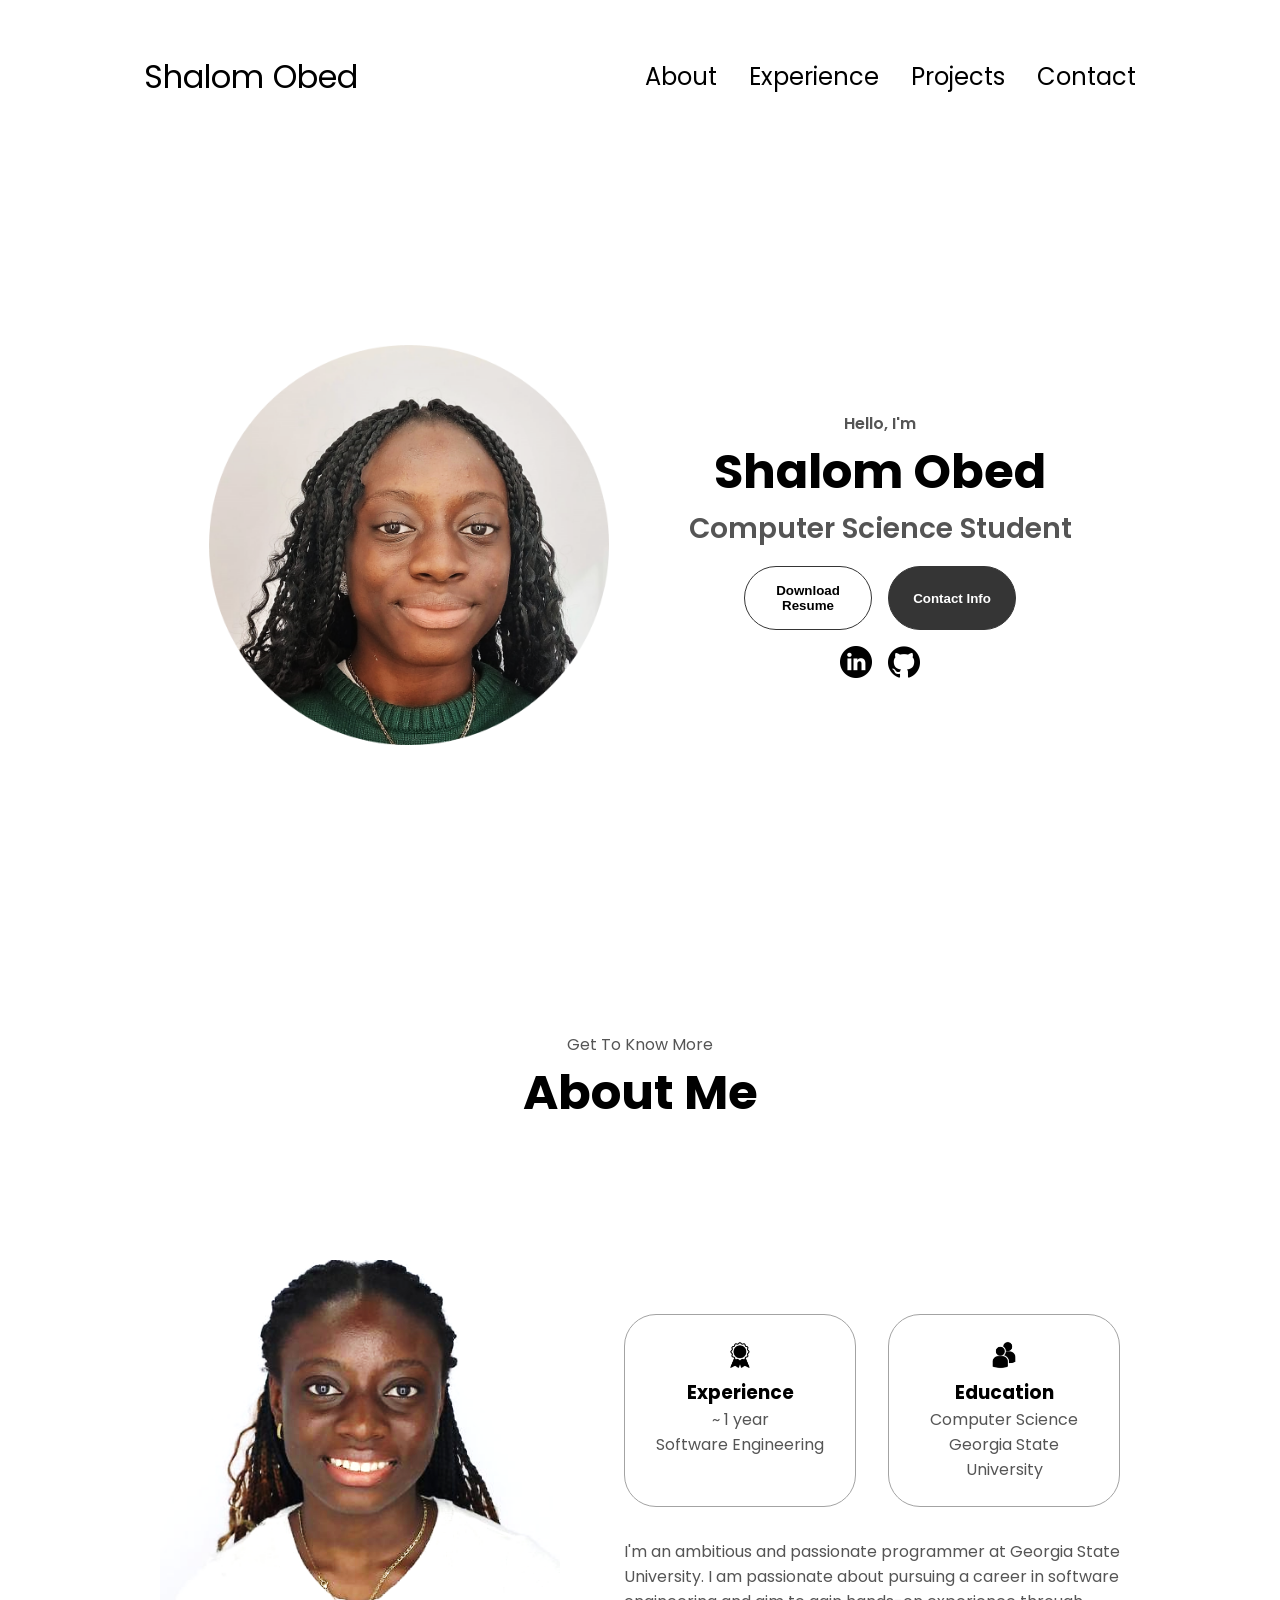
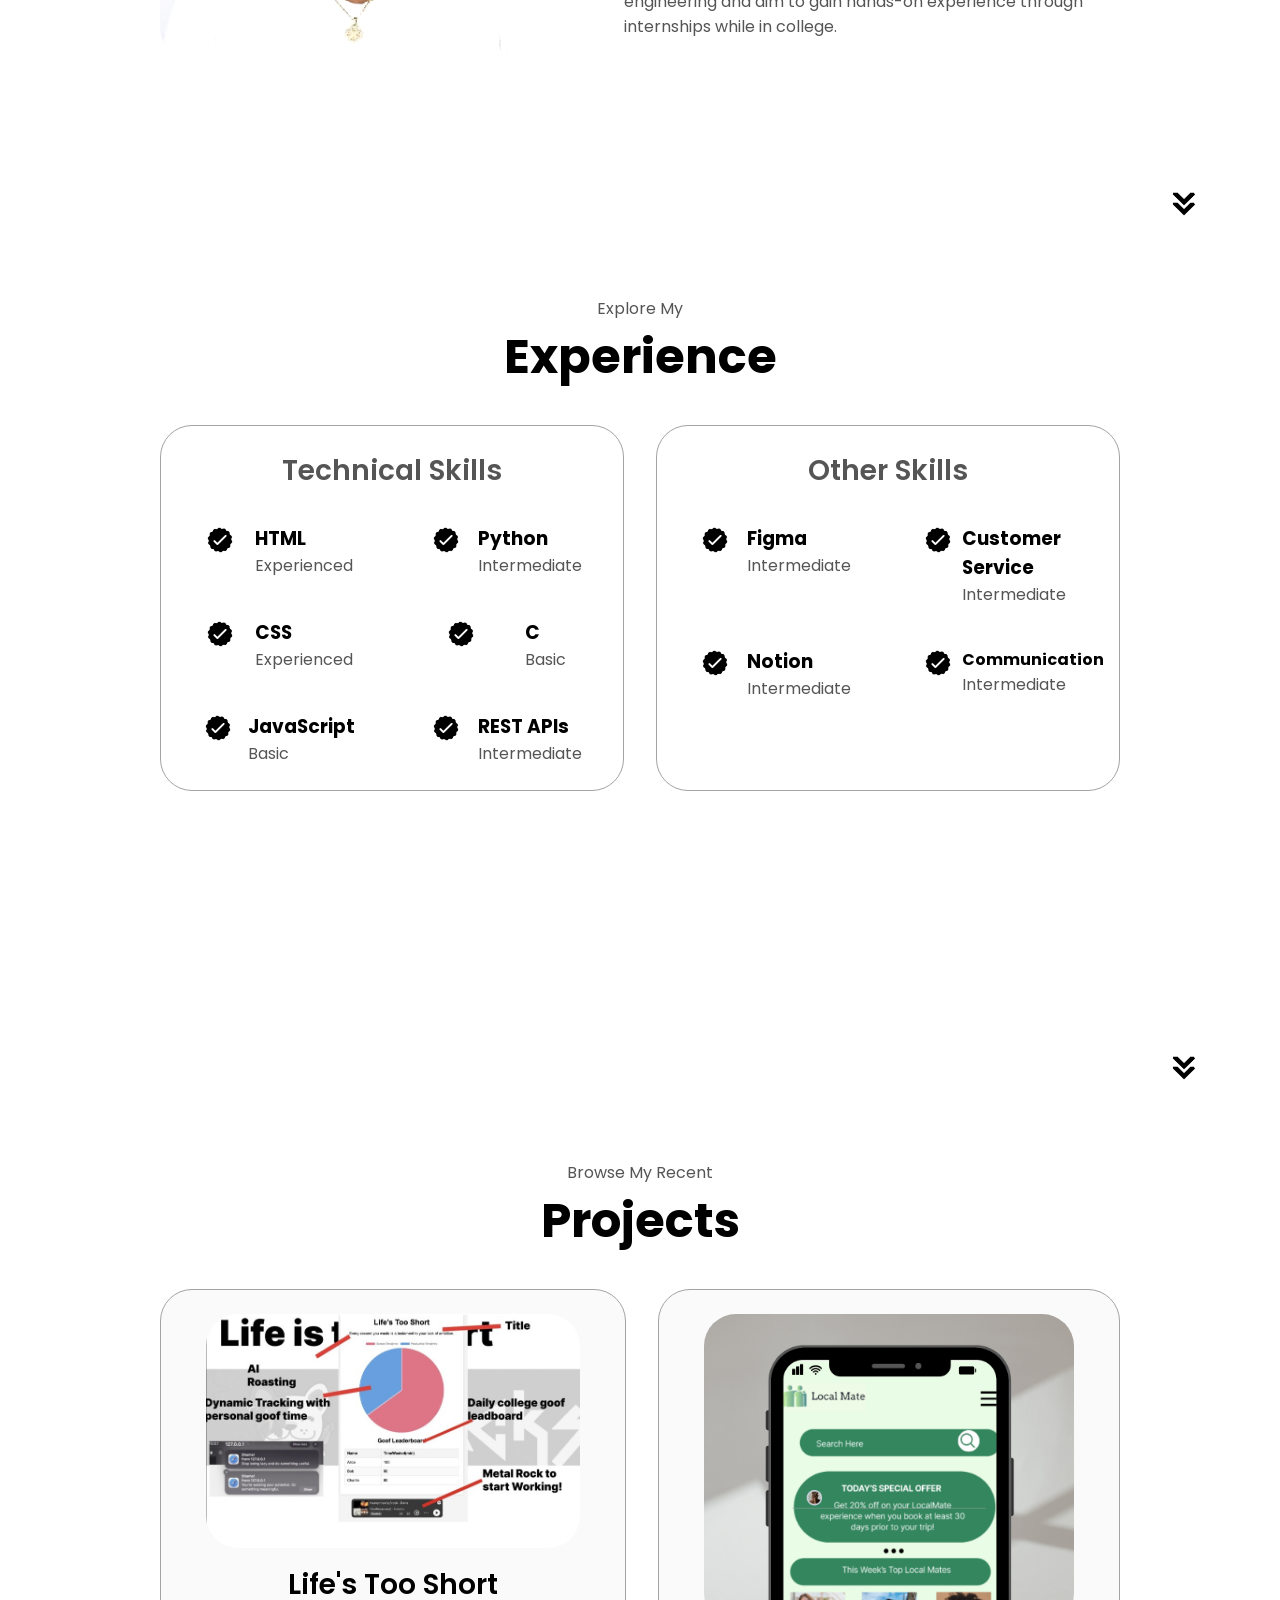
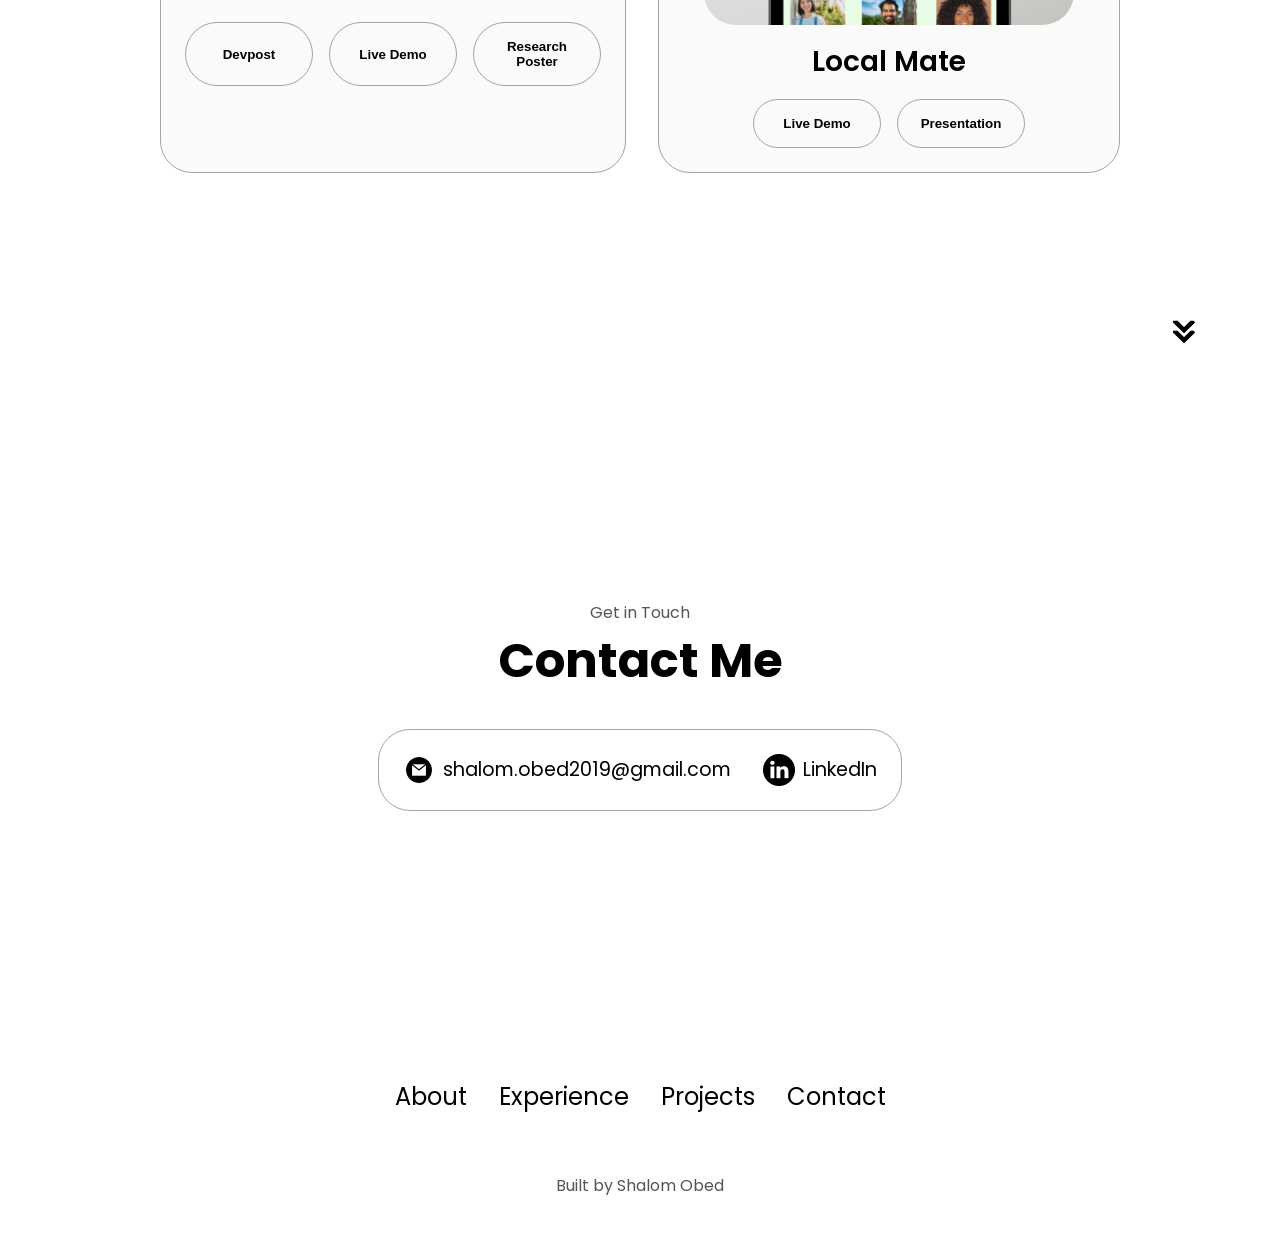
==== index.html @ cdb701a4 "changed resume, added C" ====
<!DOCTYPE html>
<html lang="en">

<head>
    <meta charset="UTF-8">
    <meta name="viewport" content="width=device-width, initial-scale=1.0">
    <title>Shalom Obed</title>
    <link rel="stylesheet" href="style.css">
    <link rel="stylesheet" href="mediaqueries.css">
</head>

<body>
    <nav id="desktop-nav">
        <div class="logo">Shalom Obed</div>
        <div>
            <ul class="nav-links">
                <li><a href="#about">About</a></li>
                <li><a href="#experience">Experience</a></li>
                <li><a href="#projects">Projects</a></li>
                <li><a href="#contact">Contact</a></li>
            </ul>
        </div>
    </nav>
    <nav id="hamburger-nav">
        <div class="logo">Shalom Obed</div>
        <div class="hamburger-menu">
            <div class="hamburger-icon" onclick="toggleMenu()">
                <span></span>
                <span></span>
                <span></span>
            </div>
            <div class="menu-links">
                <li><a href="#about" onclick="toggleMenu()">About</a></li>
                <li><a href="#experience" onclick="toggleMenu()">Experience</a></li>
                <li><a href="#projects" onclick="toggleMenu()">Projects</a></li>
                <li><a href="#contact" onclick="toggleMenu()">Contact</a></li>
            </div>
        </div>
    </nav>
    <section id="profile">
        <div class="section__pic-container">
            <img src="./assets/profile-pic.png" alt="Shalom Obed profile picture">
        </div>
        <div class="section__text">
            <p class="section__text__p1">Hello, I'm </p>
            <h1 class="title">Shalom Obed</h1>
            <p class="section__text__p2">Computer Science Student</p>
            <div class="btn-container">
                <button class="btn btn-color-2" onclick="window.open('./assets/shalom-resume2.pdf')">
                    Download Resume
                </button>
                <button class="btn btn-color-1" onclick="location.href='#contact'">
                    Contact Info
                </button>
            </div>
            <div id="socials-container">
                <img src="./assets/linkedin.png" alt="My LinkedIn Profile" class="icon"
                    onclick="window.open('https://www.linkedin.com/in/shalomobed/', '_blank')">

                <img src="./assets/github.png" alt="My Github Profile" class="icon"
                    onclick="window.open('https://github.com/shalomobed', '_blank')">
            </div>
        </div>
    </section>
    <section id="about">
        <p class="section__text__p1"> Get To Know More</p>
        <h1 class="title">About Me</h1>
        <div class="section-container">
            <div class="section__pic-container">
                <img src="assets/about-pic.png" alt="Profile picture" class="about-pic" />
            </div>
            <div class="about-details-container">
                <div class="about-containers">
                    <div class="details-container">
                        <img src="./assets/experience.png" alt="Experience icon" class="icon" />
                        <h3>Experience</h3>
                        <p>~ 1 year<br />Software Engineering</p>
                    </div>
                    <div class="details-container">
                        <img src="./assets/education.png" alt="Education icon" class="icon" />
                        <h3>Education</h3>
                        <p>Computer Science<br />Georgia State University </p>
                    </div>
                </div>
                <div class="text-container">
                    <p>
                        I'm an ambitious and passionate programmer at Georgia State University.
                        I am passionate about pursuing a career in software engineering and aim to gain hands-on
                        experience through internships while in college.

                    </p>
                </div>
            </div>
        </div>
        <img src="./assets/arrow.png" alt="Arrow icon" class="icon arrow" onclick="location.href='#experience'" />
    </section>
    <section id="experience">
        <p class="section__text__p1">Explore My</p>
        <h1 class="title">Experience</h1>
        <div class="experience-details-container">
            <div class="about-containers">
                <div class="details-container">
                    <h2 class="experience-sub-title">Technical Skills</h2>
                    <div class="article-container">
                        <article>
                            <img src="./assets/checkmark.png" alt="Experience icon" class="icon" />
                            <div>
                                <h3>HTML</h3>
                                <p>Experienced</p>
                            </div>
                        </article>
                        <article>
                            <img src="./assets/checkmark.png" alt="Experience icon" class="icon" />
                            <div>
                                <h3>Python</h3>
                                <p>Intermediate</p>
                            </div>
                        </article>
                        <article>
                            <img src="./assets/checkmark.png" alt="Experience icon" class="icon" />
                            <div>
                                <h3>CSS</h3>
                                <p>Experienced</p>
                            </div>
                        </article>
                        <article>
                            <img src="./assets/checkmark.png" alt="Experience icon" class="icon" />
                            <div>
                                <h3>C</h3>
                                <p>Basic </p>
                            </div>
                        </article>
                        <article>
                            <img src="./assets/checkmark.png" alt="Experience icon" class="icon" />
                            <div>
                                <h3>JavaScript</h3>
                                <p>Basic</p>
                            </div>
                        </article>
                        <article>
                            <img src="./assets/checkmark.png" alt="Experience icon" class="icon" />
                            <div>
                                <h3>REST APIs</h3>
                                <p>Intermediate</p>
                            </div>
                        </article>
                    </div>
                </div>
                <div class="details-container">
                    <h2 class="experience-sub-title">Other Skills</h2>
                    <div class="article-container">
                        <article>
                            <img src="./assets/checkmark.png" alt="Experience icon" class="icon" />
                            <div>
                                <h3>Figma</h3>
                                <p>Intermediate</p>
                            </div>
                        </article>
                        <article>
                            <img src="./assets/checkmark.png" alt="Experience icon" class="icon" />
                            <div>
                                <h3>Customer Service</h3>
                                <p>Intermediate</p>
                            </div>
                        </article>
                        <article>
                            <img src="./assets/checkmark.png" alt="Experience icon" class="icon" />
                            <div>
                                <h3>Notion</h3>
                                <p>Intermediate</p>
                            </div>
                        </article>
                        <article>
                            <img src="./assets/checkmark.png" alt="Experience icon" class="icon" />
                            <div>
                                <h3 style="font-size: 1rem;">Communication</h3>
                                <p>Intermediate</p>
                            </div>
                        </article>
                    </div>
                </div>
            </div>
        </div>
        <img src="./assets/arrow.png" alt="Arrow icon" class="icon arrow" onclick="location.href='#projects'" />
    </section>
    <section id="projects">
        <p class="section__text__p1">Browse My Recent</p>
        <h1 class="title">Projects</h1>
        <div class="experience-details-container">
            <div class="about-containers">
                <div class="details-container color-container">
                    <div class="article-container">
                        <img src="./assets/project-1.jpg" alt="Project 1" class="project-img" />
                    </div>
                    <h2 class="experience-sub-title project-title">Life's Too Short</h2>
                    <div class="btn-container">
                        <button class="btn btn-color-2 project-btn"
                            onclick="window.open('https://devpost.com/software/life-s-too-short', '_blank')">
                            Devpost
                        </button>
                        <button class="btn btn-color-2 project-btn"
                            onclick="window.open('https://www.youtube.com/watch?v=yyxvk7hUOEQ', '_blank')">
                            Live Demo
                        </button>
                        <button class="btn btn-color-2 project-btn"
                            onclick="window.open('https://docs.google.com/presentation/d/1LLg1lPMd5Wt2uLilc0vBEzm_o70EBuTM/edit?usp=sharing&ouid=104308467754755762632&rtpof=true&sd=true', '_blank')">
                            Research Poster
                        </button>
                    </div>
                </div>
                <div class="details-container color-container">
                    <div class="article-container">
                        <img src="./assets/project-2.png" alt="Project 2" class="project-img" />
                    </div>
                    <h2 class="experience-sub-title project-title">Local Mate</h2>
                    <div class="btn-container">
                        <button class="btn btn-color-2 project-btn"
                            onclick="window.open('https://www.figma.com/proto/EW1bhNSyyLuqIS9WvMlEsq?node-id=0-1&t=G3909KInux1jw0jK-6', '_blank')">
                            Live Demo
                        </button>
                        <button class="btn btn-color-2 project-btn"
                            onclick="window.open('https://www.canva.com/design/DAGYiN6sVh0/s9qBooP5pbrunA0cJhR-Bg/view?utm_content=DAGYiN6sVh0&utm_campaign=designshare&utm_medium=link2&utm_source=uniquelinks&utlId=hb001417887ed', '_blank')">
                            Presentation
                        </button>
                    </div>
                </div>
                <!--
                <div class="details-container color-container">
                    <div class="article-container">
                        <img src="./assets/project-3.png" alt="Project 3" class="project-img" />
                    </div>
                    <h2 class="experience-sub-title project-title">Project Three</h2>
                    <div class="btn-container">
                        <button class="btn btn-color-2 project-btn"
                            onclick="location.href='https://github.com/shalomobed'">
                            Github
                        </button>
                        <button class="btn btn-color-2 project-btn"
                            onclick="location.href='https://github.com/shalomobed'">
                            Live Demo
                        </button>
                    </div>
                -->
            </div>
        </div>
        </div>
        <img src="./assets/arrow.png" alt="Arrow icon" class="icon arrow" onclick="location.href='#contact'" />
    </section>
    <section id="contact">
        <p class="section__text__p1">Get in Touch</p>
        <h1 class="title">Contact Me</h1>
        <div class="contact-info-upper-container">
            <div class="contact-info-container">
                <img src="./assets/email.png" alt="Email icon" class="icon contact-icon" />
                <p><a href="mailto:shalom.obed2019@gmail.com">shalom.obed2019@gmail.com</a>
                </p>
            </div>
            <div class="contact-info-container">
                <img src="./assets/linkedin.png" alt="LinkedIn icon" class="icon contact-icon" />
                <p><a href="http://linkedin.com/in/shalomobed" target="_blank">LinkedIn</a>
                </p>
            </div>
        </div>
    </section>
    <footer>
        <nav>
            <div class="nav-links-container">
                <ul class="nav-links">
                    <li><a href="#about">About</a></li>
                    <li><a href="#experience">Experience</a></li>
                    <li><a href="#projects">Projects</a></li>
                    <li><a href="#contact">Contact</a></li>
                </ul>
            </div>
        </nav>
        <p>Built by Shalom Obed</p>
    </footer>
    <script src="script.js"></script>
</body>

</html>
---- style.css ----
/* GENERAL */
@import url('https://fonts.googleapis.com/css2?family=Poppins:ital,wght@0,100;0,200;0,700;0,800;0,900;1,100;1,200;1,300;1,400;1,500;1,600;1,700;1,800;1,900&display=swap');

* {
    margin: 0;
    padding: 0;
}

body {
    font-family: "Poppins", sans-serif;
}

html {
    scroll-behavior: smooth;
}

p {
    color: rgb(85, 85, 85);

}

/* TRANSITION */

a,
.btn {
    transition: all 300ms ease;
}

/* DESKTOP NAV */

nav,
.nav-links {
    display: flex;
}

nav {
    justify-content: space-around;
    align-items: center;
    height: 17vh;
}

.nav-links {
    gap: 2rem;
    list-style: none;
    font-size: 1.5rem;
}

a {
    color: black;
    text-decoration: none;
    text-decoration-color: white;
}

a:hover {
    color: grey;
    text-decoration: underline;
    text-underline-offset: 1rem;
    text-decoration-color: rgb(181, 181, 181);
}

.logo {
    font-size: 2rem;
}

.logo:hover {
    cursor: default;
}

/* HAMBURGER MENU */

#hamburger-nav {
    display: none;
}

.hamburger-menu {
    position: relative;
    display: inline-block;
}

.hamburger-icon {
    display: flex;
    flex-direction: column;
    justify-content: space-between;
    height: 24px;
    width: 30px;
    cursor: pointer;
}

.hamburger-icon span {
    width: 100%;
    height: 2px;
    background-color: black;
    transition: all 0.3 ease-in-out;
}

.menu-links {
    position: absolute;
    top: 100%;
    right: 0;
    background-color: white;
    width: fit-content;
    max-height: 0;
    overflow: hidden;
    transition: all 0.3 ease-in-out;

}

.menu-links a {
    display: block;
    padding: 10px;
    text-align: center;
    font-size: 1.5rem;
    color: black;
    text-decoration: none;
    transition: all 0.3 ease-in-out;
}

.menu-links li {
    list-style: none;
}

.menu-links.open {
    max-height: 300px;
}

.hamburger-icon.open span:first-child {
    transform: rotate(45deg) translate(10px, 5px);
}

.hamburger-icon.open span:nth-child(2) {
    opacity: 0;
}

.hamburger-icon.open span:last-child {
    transform: rotate(-45deg) translate(10px, -5px);
}

.hamburger-icon span:first-child {
    transform: none;
}

.hamburger-icon span:first-child {
    opacity: 1;
}

.hamburger-icon span:first-child {
    transform: none;
}

/* SECTIONS */

section {
    padding-top: 4vh;
    height: 96vh;
    margin: 0 10rem;
    box-sizing: border-box;
    min-height: fit-content;
}

.section-container {
    display: flex;
}

/* PROFILE SECTION */

#profile {
    display: flex;
    justify-content: center;
    gap: 5rem;
    height: 80vh;
}

.section__pic-container {
    display: flex;
    height: 400px;
    width: 400px;
    margin: auto 0;
}

.section__text {
    align-self: center;
    text-align: center;
}

.section__text p {
    font-weight: 600;
}

.section__text__p1 {
    text-align: center;
}

.section__text__p2 {
    font-size: 1.75rem;
    margin-bottom: 1rem;
}

.title {
    font-size: 3rem;
    text-align: center;
}

#socials-container {
    display: flex;
    justify-content: center;
    margin-top: 1rem;
    gap: 1rem;
}

/* ICONS */

.icon {
    cursor: pointer;
    height: 2rem;
}

/* BUTTONS */

.btn-container {
    display: flex;
    justify-content: center;
    gap: 1rem;
}

.btn {
    font-weight: 600;
    transition: all 300ms ease;
    padding: 1rem;
    width: 8rem;
    border-radius: 2rem;
}

.btn-color-1,
.btn-color-2 {
    border: rgb(53, 53, 53) 0.1rem solid;
}

.btn-color-1:hover,
.btn-color-2:hover {
    cursor: pointer;
}

.btn-color-1,
.btn-color-2:hover {
    background: rgb(53, 53, 53);
    color: white;
}

.btn-color-1:hover {
    background: rgb(0, 0, 0);
}

.btn-color-2 {
    background: none;
}

.btn-color-2:hover {
    border: rgb(255, 255, 255) 0.1rem solid;
}

.btn-container {
    gap: 1rem;
}

/* ABOUT SECTION */

#about {
    position: relative;
}

.about-containers {
    gap: 2rem;
    margin-bottom: 2rem;
    margin-top: 2rem;
}

.about-details-container {
    justify-content: center;
    flex-direction: column;
}

.about-containers,
.about-details-container {
    display: flex;
}

.about-pic {
    border-radius: 2rem;
}

.arrow {
    position: absolute;
    right: -5rem;
    bottom: 2.5rem;
}

.details-container {
    padding: 1.5rem;
    flex: 1;
    background: white;
    border-radius: 2rem;
    border: rgb(53, 53, 53) 0.1rem solid;
    border-color: rgb(163, 163, 163);
    text-align: center;
}

.section-container {
    gap: 4rem;
    height: 80%;
}

.section__pic-container {
    height: 400px;
    width: 400px;
    margin: auto 0;
}

/* EXPERIENCE SECTON */

#experience {
    position: relative;
}

.experience-sub-title {
    color: rgb(85, 85, 85);
    font-weight: 600;
    font-size: 1.75rem;
    margin-bottom: 2rem;
}

.experience-details-container {
    display: flex;
    justify-content: center;
    flex-direction: column;
}

.article-container {
    display: flex;
    text-align: initial;
    flex-wrap: wrap;
    flex-direction: row;
    gap: 2.5rem;
    justify-content: space-around;
}

article {
    display: flex;
    width: 10rem;
    justify-content: space-around;
    gap: 0.5rem;
}

article .icon {
    cursor: default;
}

/* PROJECTS SECTION */

#projects {
    position: relative;
}

.color-container {
    border-color: rgb(163, 163, 163);
    background: rgb(250, 250, 250);
}

.project-img {
    border-radius: 2rem;
    width: 90%;
    height: 90%;
}

.project-title {
    margin: 1rem;
    color: black;
}

.project-btn {
    color: black;
    border-color: rgb(163, 163, 163);
}

/* CONTACT */

#contact {
    display: flex;
    justify-content: center;
    flex-direction: column;
    height: 70vh;
}

.contact-info-upper-container {
    display: flex;
    justify-content: center;
    border-radius: 2rem;
    border: rgb(53, 53, 53) 0.1rem solid;
    border-color: rgb(163, 163, 163);
    background: (250, 250, 250);
    margin: 2rem auto;
    padding: 0.5rem;
}

.contact-info-container {
    display: flex;
    align-items: center;
    justify-content: center;
    gap: 0.5rem;
    margin: 1rem;
}

.contact-info-container p{
    font-size: larger;
}

.contact-icon {
    cursor: default;
}

.email-icon {
    height: 2.5rem;
}

/* FOOTER SECTION */

footer {
    height: 26vh;
    margin: 0.1rem;
}

footer p {
    text-align: center;
}
---- mediaqueries.css ----
@media screen and (max-width: 1400px) {
    #profile {
        height: 83vh;
        margin-bottom: 6rem;
    }
    .about-containers {
        flex-wrap: wrap;
    }
}

@media screen and (max-width: 1200px) {
    #desktop-nav {
        display: none;
    }
    #hamburger-nav {
        display: flex;
    }
    #experience,
    .experience-details-container {
        margin-top: 2rem;
    }
    #profile,
    .section-container {
        display: block;
    }
    .arrow {
        display: none;
    }
    section,
    .section-container {
        height: fit-content;
    }
    section {
        margin: 0 5%;
    }
    .section__pic-container {
        width: 275px;
        height: 275px;
        margin: 0 auto 2rem;
    }
    .about-containers {
        margin-top: 0;
    }

    @media screen and (max-width: 600px) {
        #contact,
        footer {
            height: 40vh;
        }
        #profile {
            height: 83vh;
            margin-bottom: 0;
        }
        article {
            font-size: 1rem;
        }
        footer nav {
            height: fit-content;
            margin-bottom: 2rem;
        }
        .about-containers,
        .contact-info-upper-container,
        .btn-container {
            flex-wrap: wrap;
        }
        .contact-info-container {
            margin: 0;
        }
        .contact-info-container p,
        .nav-links li a {
            font-size: 1rem;
        }
        .experience-sub-title {
            font-size: 1.25rem;
        }
        .logo {
            font-size: 1.5rem;
        }
        .nav-links {
            flex-direction: column;
            gap: 0.5rem;
            text-align: center;
        }
        .section__pic-container {
            width: auto;
            height: 46vw;
            justify-content: center;
        }
        .section__text__p2 {
            font-size: 1.25rem;
        }
        .title {
            font-size: 2rem;
        }
        .text-container {
            text-align: justify;
        }
    }
}
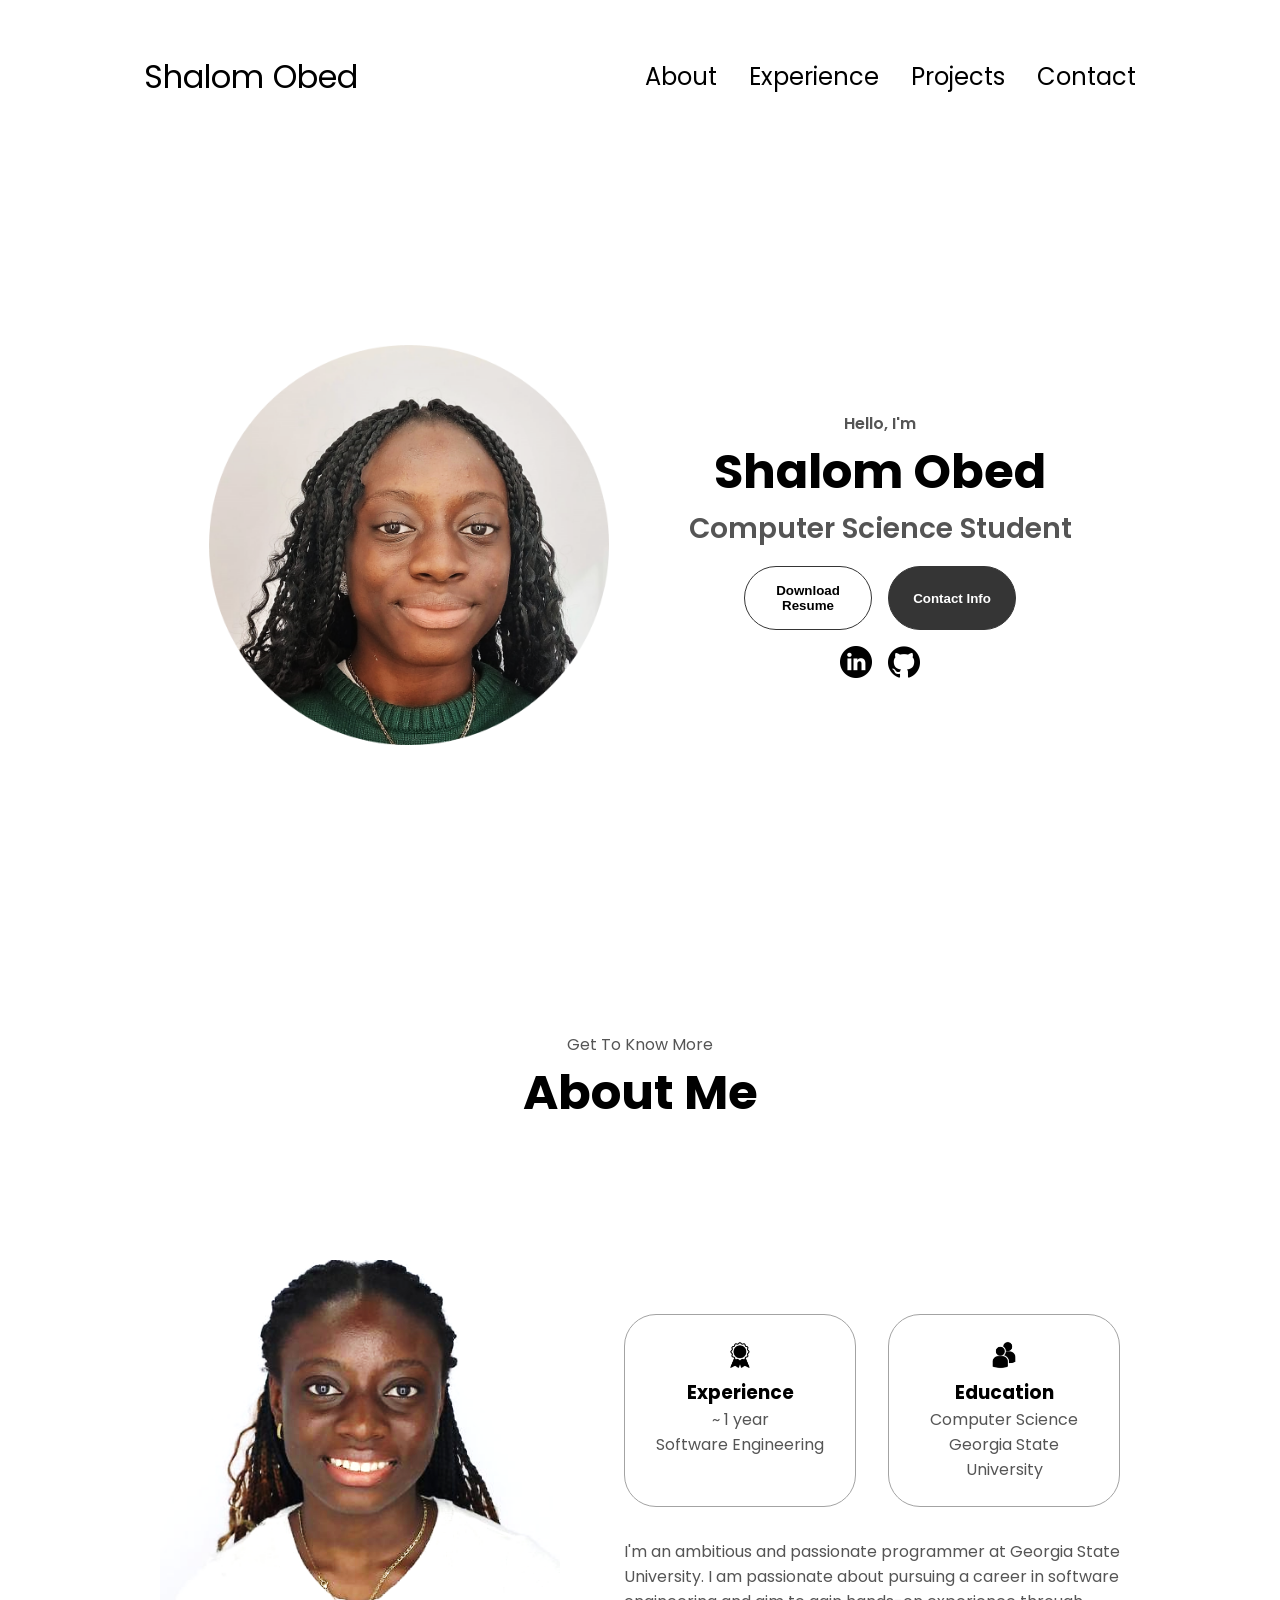
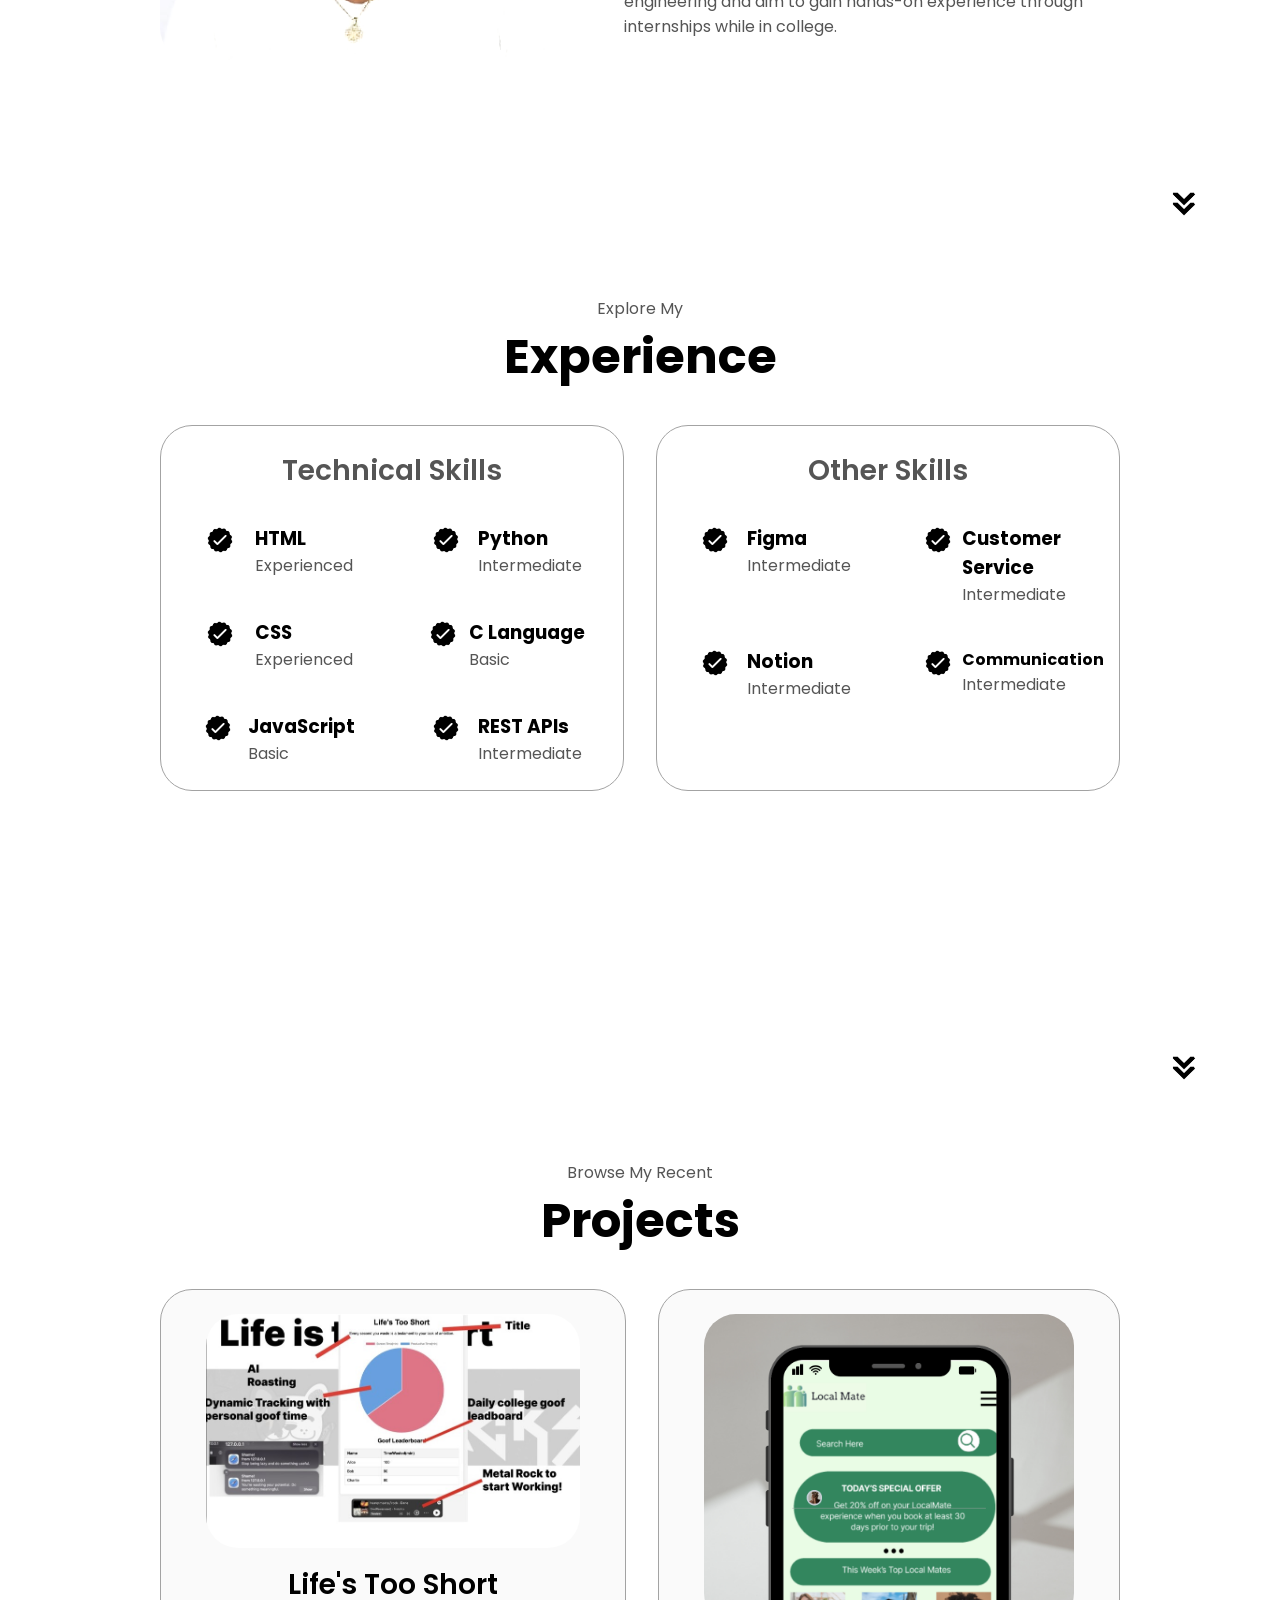
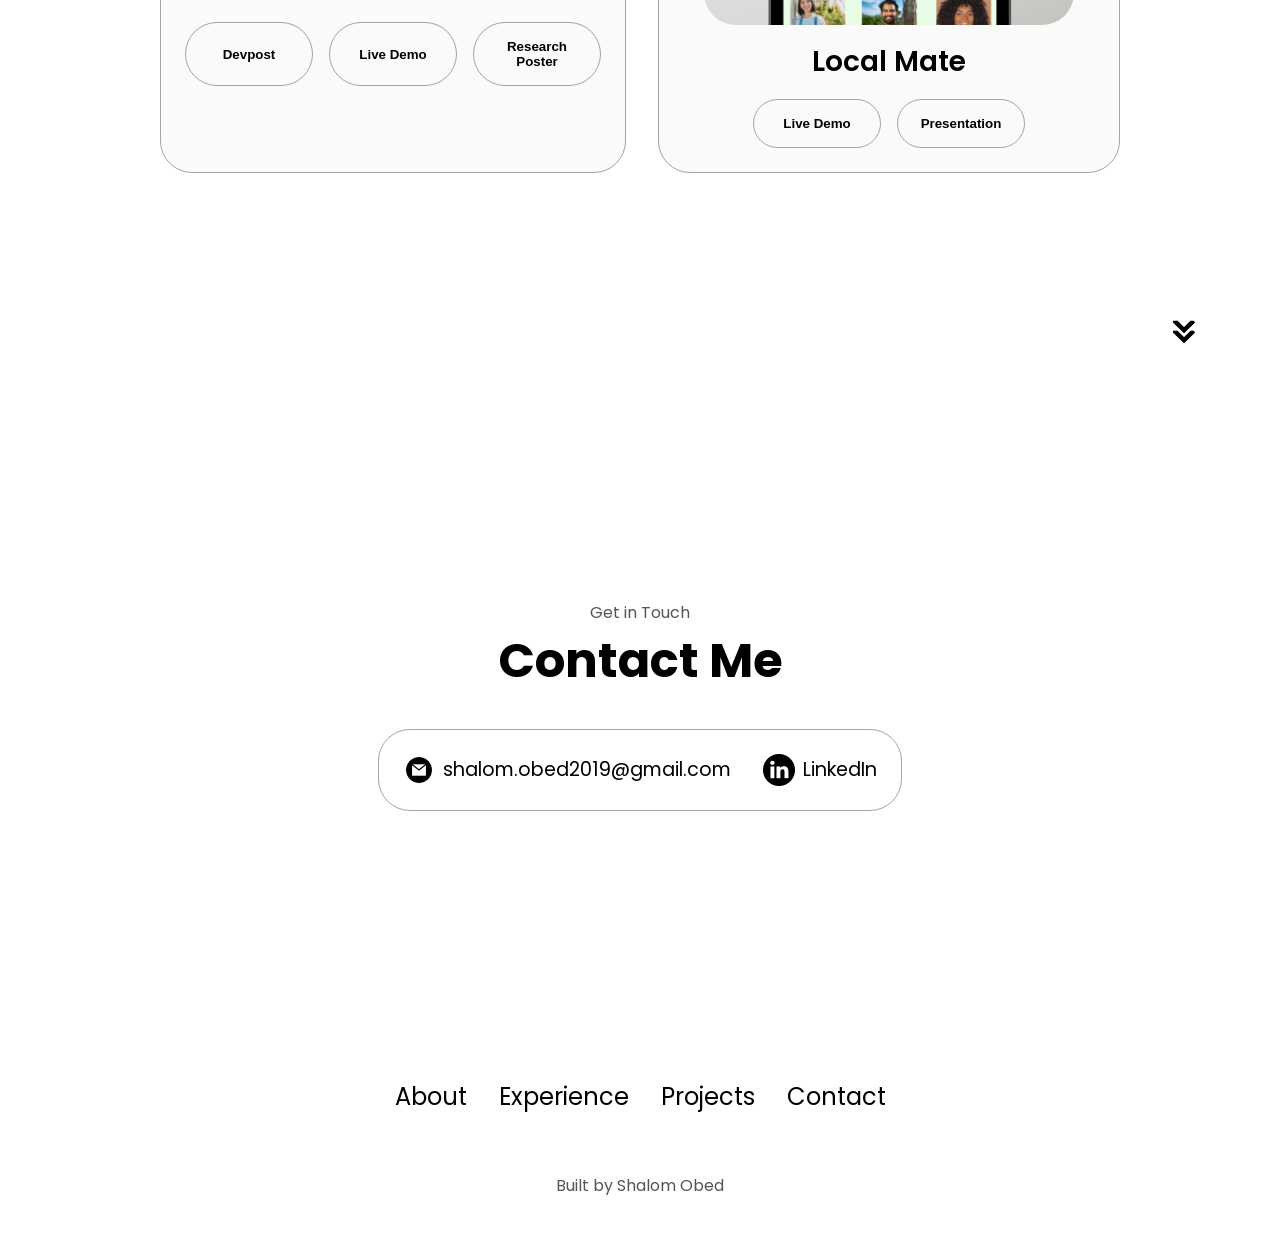
==== commit 6d24cacd: "Update index.html" ====
--- a/index.html
+++ b/index.html
@@ -126,8 +126,8 @@
                         <article>
                             <img src="./assets/checkmark.png" alt="Experience icon" class="icon" />
                             <div>
-                                <h3>C</h3>
-                                <p>Basic </p>
+                                <h3>C Language</h3>
+                                <p>Basic</p>
                             </div>
                         </article>
                         <article>
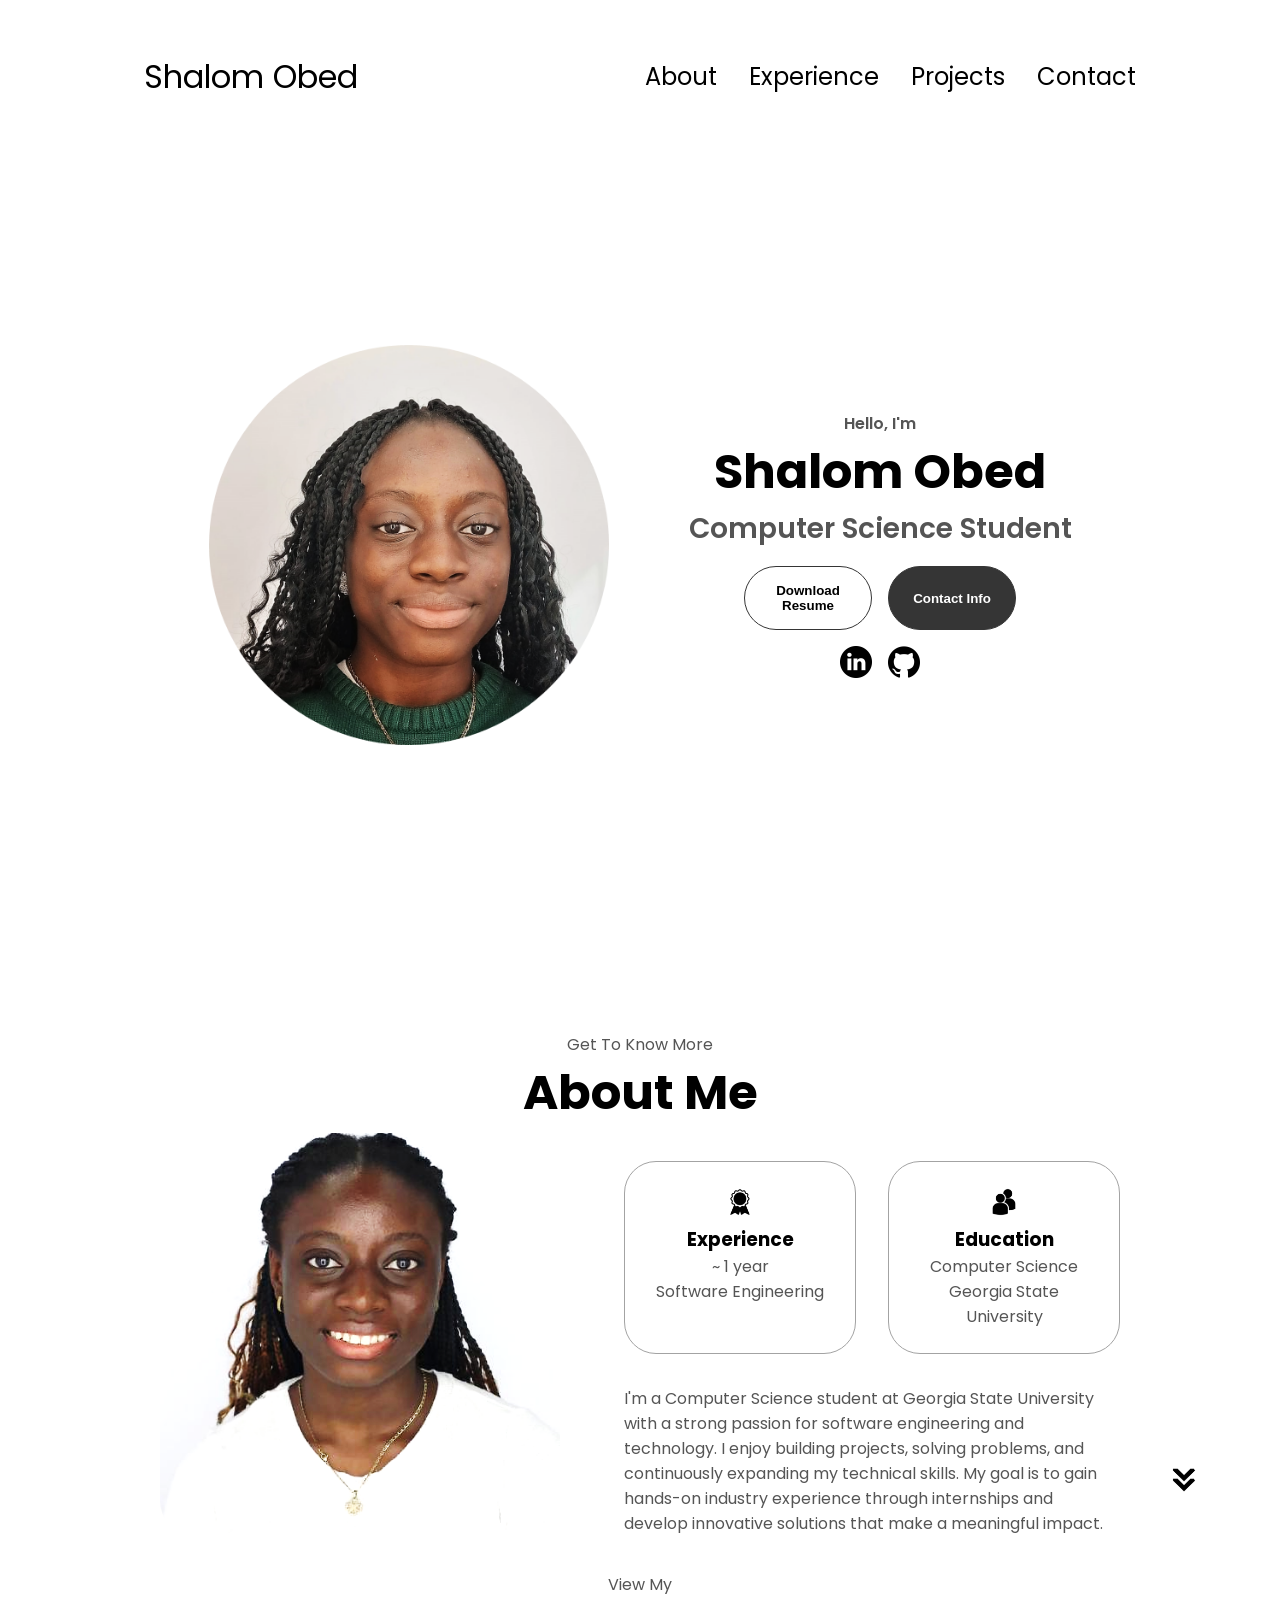
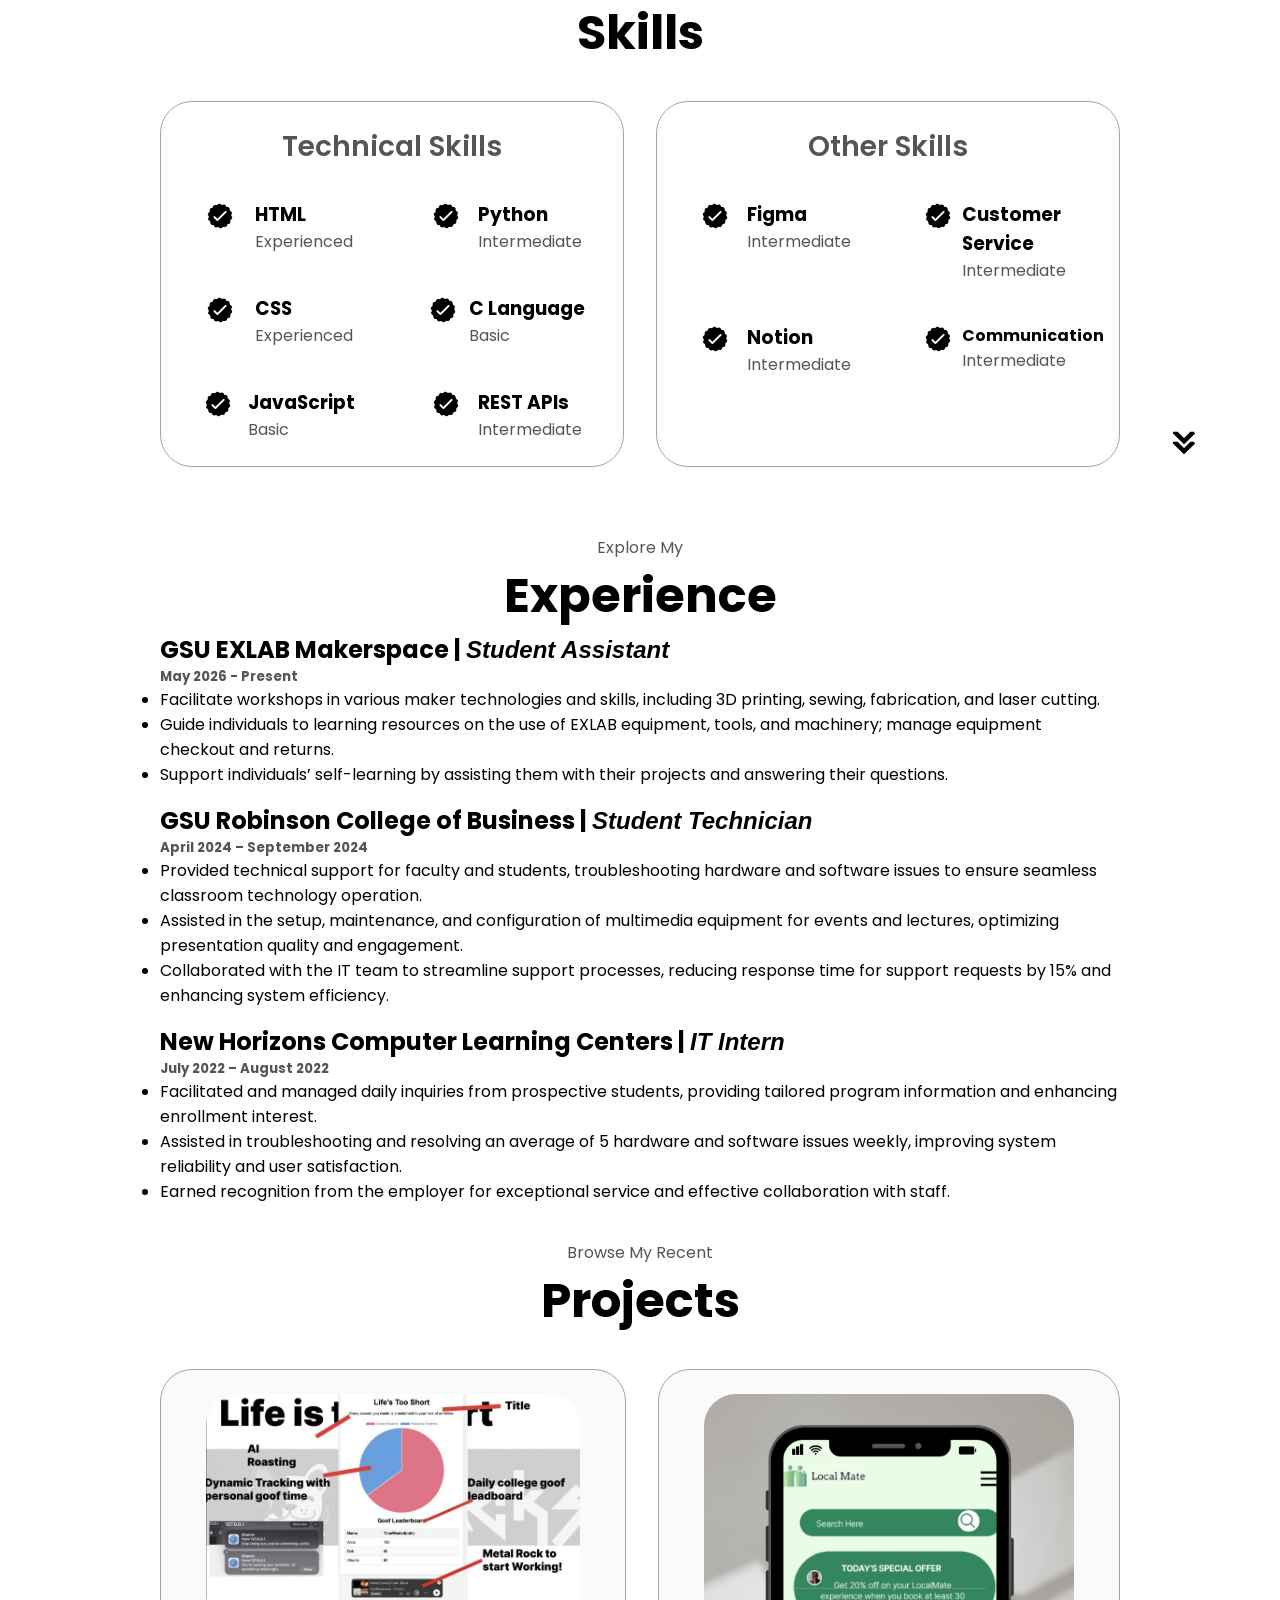
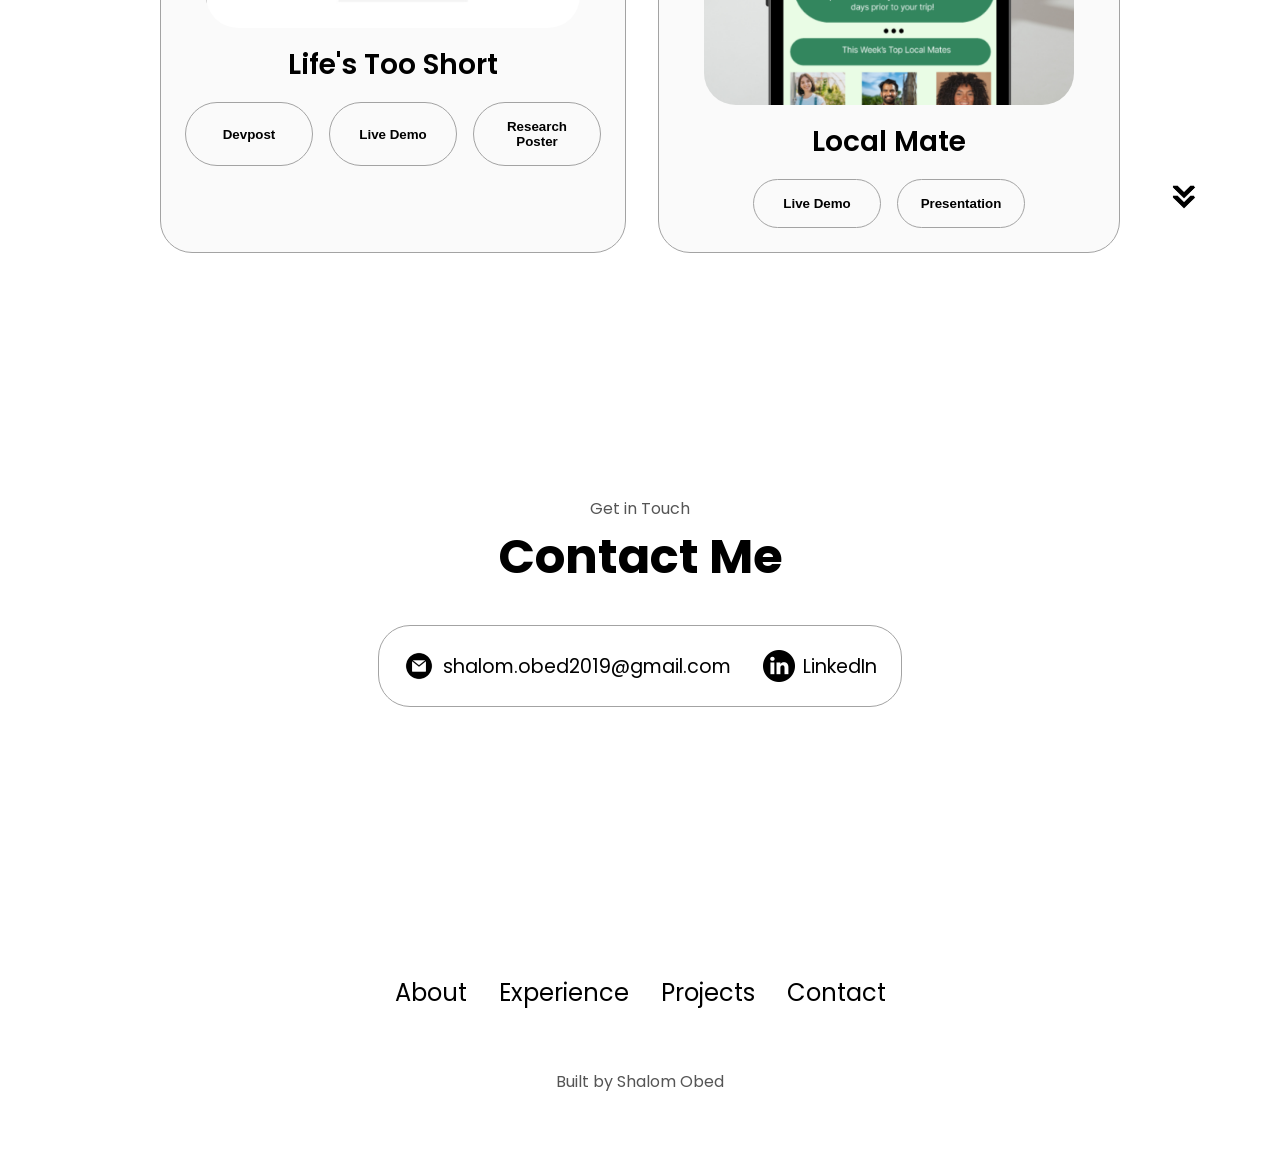
==== commit a896f2cf: "added Experience section" ====
--- a/index.html
+++ b/index.html
@@ -5,6 +5,7 @@
     <meta charset="UTF-8">
     <meta name="viewport" content="width=device-width, initial-scale=1.0">
     <title>Shalom Obed</title>
+    <link rel="icon" href="assets/about-pic.png" type="image/png">
     <link rel="stylesheet" href="style.css">
     <link rel="stylesheet" href="mediaqueries.css">
 </head>
@@ -46,7 +47,7 @@
             <h1 class="title">Shalom Obed</h1>
             <p class="section__text__p2">Computer Science Student</p>
             <div class="btn-container">
-                <button class="btn btn-color-2" onclick="window.open('./assets/shalom-resume2.pdf')">
+                <button class="btn btn-color-2" onclick="window.open('./assets/shalom-resume3.pdf')">
                     Download Resume
                 </button>
                 <button class="btn btn-color-1" onclick="location.href='#contact'">
@@ -84,10 +85,11 @@
                 </div>
                 <div class="text-container">
                     <p>
-                        I'm an ambitious and passionate programmer at Georgia State University.
-                        I am passionate about pursuing a career in software engineering and aim to gain hands-on
-                        experience through internships while in college.
-
+                        I'm a Computer Science student at Georgia State University with a strong passion for software
+                        engineering and technology.
+                        I enjoy building projects, solving problems, and continuously expanding my technical skills.
+                        My goal is to gain hands-on industry experience through internships and develop innovative
+                        solutions that make a meaningful impact.
                     </p>
                 </div>
             </div>
@@ -95,8 +97,8 @@
         <img src="./assets/arrow.png" alt="Arrow icon" class="icon arrow" onclick="location.href='#experience'" />
     </section>
     <section id="experience">
-        <p class="section__text__p1">Explore My</p>
-        <h1 class="title">Experience</h1>
+        <p class="section__text__p1">View My</p>
+        <h1 class="title">Skills</h1>
         <div class="experience-details-container">
             <div class="about-containers">
                 <div class="details-container">
@@ -183,48 +185,95 @@
         </div>
         <img src="./assets/arrow.png" alt="Arrow icon" class="icon arrow" onclick="location.href='#projects'" />
     </section>
+    <section id="work-experience">
+        <p class="section__text__p1">Explore My</p>
+        <h1 class="title">Experience</h1>
+        <div class="section-container">
+            <div class="text-container">
+                <div class="job">
+                    <h2>GSU EXLAB Makerspace | <i>Student Assistant</i></h2>
+                    <h5 style="color:#555555">May 2026 - Present </h5>
+                    <ul>
+                        <li>Facilitate workshops in various maker technologies and skills, including 3D printing,
+                            sewing, fabrication, and laser cutting. </li>
+                        <li>Guide individuals to learning resources on the use of EXLAB equipment, tools, and machinery;
+                            manage equipment checkout and returns. </li>
+                        <li>Support individuals’ self-learning by assisting them with their projects and answering their
+                            questions.</li>
+                    </ul>
+                </div>
+
+                <div class="job" style="margin-top: 1rem;">
+                    <h2>GSU Robinson College of Business | <i>Student Technician</i></h2>
+                    <h5 style="color:#555555">April 2024 – September 2024</h5>
+                    <ul>
+                        <li>Provided technical support for faculty and students, troubleshooting hardware and software
+                            issues to ensure seamless classroom technology operation. </li>
+                        <li>Assisted in the setup, maintenance, and configuration of multimedia equipment for events and
+                            lectures, optimizing presentation quality and engagement. </li>
+                        <li>Collaborated with the IT team to streamline support processes, reducing response time for
+                            support requests by 15% and enhancing system efficiency. </li>
+                    </ul>
+                </div>
+
+                <div class="job" style="margin-top: 1rem;">
+                    <h2>New Horizons Computer Learning Centers | <i>IT Intern</i></h2>
+                    <h5 style="color:#555555">July 2022 – August 2022 </h5>
+                    <ul>
+                        <li>Facilitated and managed daily inquiries from prospective students, providing tailored
+                            program information and enhancing enrollment interest. </li>
+                        <li>Assisted in troubleshooting and resolving an average of 5 hardware and software issues
+                            weekly, improving system reliability and user satisfaction. </li>
+                        <li>Earned recognition from the employer for exceptional service and effective collaboration
+                            with staff. </li>
+                    </ul>
+                </div>
+
+            </div>
+        </div>
+        <img src="./assets/arrow.png" alt="Arrow icon" class="icon arrow" onclick="location.href='#experience'" />
+    </section>
     <section id="projects">
         <p class="section__text__p1">Browse My Recent</p>
         <h1 class="title">Projects</h1>
-        <div class="experience-details-container">
-            <div class="about-containers">
-                <div class="details-container color-container">
-                    <div class="article-container">
-                        <img src="./assets/project-1.jpg" alt="Project 1" class="project-img" />
-                    </div>
-                    <h2 class="experience-sub-title project-title">Life's Too Short</h2>
-                    <div class="btn-container">
-                        <button class="btn btn-color-2 project-btn"
-                            onclick="window.open('https://devpost.com/software/life-s-too-short', '_blank')">
-                            Devpost
-                        </button>
-                        <button class="btn btn-color-2 project-btn"
-                            onclick="window.open('https://www.youtube.com/watch?v=yyxvk7hUOEQ', '_blank')">
-                            Live Demo
-                        </button>
-                        <button class="btn btn-color-2 project-btn"
-                            onclick="window.open('https://docs.google.com/presentation/d/1LLg1lPMd5Wt2uLilc0vBEzm_o70EBuTM/edit?usp=sharing&ouid=104308467754755762632&rtpof=true&sd=true', '_blank')">
-                            Research Poster
-                        </button>
-                    </div>
-                </div>
-                <div class="details-container color-container">
-                    <div class="article-container">
-                        <img src="./assets/project-2.png" alt="Project 2" class="project-img" />
-                    </div>
-                    <h2 class="experience-sub-title project-title">Local Mate</h2>
-                    <div class="btn-container">
-                        <button class="btn btn-color-2 project-btn"
-                            onclick="window.open('https://www.figma.com/proto/EW1bhNSyyLuqIS9WvMlEsq?node-id=0-1&t=G3909KInux1jw0jK-6', '_blank')">
-                            Live Demo
-                        </button>
-                        <button class="btn btn-color-2 project-btn"
-                            onclick="window.open('https://www.canva.com/design/DAGYiN6sVh0/s9qBooP5pbrunA0cJhR-Bg/view?utm_content=DAGYiN6sVh0&utm_campaign=designshare&utm_medium=link2&utm_source=uniquelinks&utlId=hb001417887ed', '_blank')">
-                            Presentation
-                        </button>
-                    </div>
-                </div>
-                <!--
+        <div class="about-containers">
+            <div class="details-container color-container">
+                <div class="article-container">
+                    <img src="./assets/project-1.jpg" alt="Project 1" class="project-img" />
+                </div>
+                <h2 class="experience-sub-title project-title">Life's Too Short</h2>
+                <div class="btn-container">
+                    <button class="btn btn-color-2 project-btn"
+                        onclick="window.open('https://devpost.com/software/life-s-too-short', '_blank')">
+                        Devpost
+                    </button>
+                    <button class="btn btn-color-2 project-btn"
+                        onclick="window.open('https://www.youtube.com/watch?v=yyxvk7hUOEQ', '_blank')">
+                        Live Demo
+                    </button>
+                    <button class="btn btn-color-2 project-btn"
+                        onclick="window.open('https://docs.google.com/presentation/d/1LLg1lPMd5Wt2uLilc0vBEzm_o70EBuTM/edit?usp=sharing&ouid=104308467754755762632&rtpof=true&sd=true', '_blank')">
+                        Research Poster
+                    </button>
+                </div>
+            </div>
+            <div class="details-container color-container">
+                <div class="article-container">
+                    <img src="./assets/project-2.png" alt="Project 2" class="project-img" />
+                </div>
+                <h2 class="experience-sub-title project-title">Local Mate</h2>
+                <div class="btn-container">
+                    <button class="btn btn-color-2 project-btn"
+                        onclick="window.open('https://www.figma.com/proto/EW1bhNSyyLuqIS9WvMlEsq?node-id=0-1&t=G3909KInux1jw0jK-6', '_blank')">
+                        Live Demo
+                    </button>
+                    <button class="btn btn-color-2 project-btn"
+                        onclick="window.open('https://www.canva.com/design/DAGYiN6sVh0/s9qBooP5pbrunA0cJhR-Bg/view?utm_content=DAGYiN6sVh0&utm_campaign=designshare&utm_medium=link2&utm_source=uniquelinks&utlId=hb001417887ed', '_blank')">
+                        Presentation
+                    </button>
+                </div>
+            </div>
+            <!--
                 <div class="details-container color-container">
                     <div class="article-container">
                         <img src="./assets/project-3.png" alt="Project 3" class="project-img" />
@@ -241,8 +290,6 @@
                         </button>
                     </div>
                 -->
-            </div>
-        </div>
         </div>
         <img src="./assets/arrow.png" alt="Arrow icon" class="icon arrow" onclick="location.href='#contact'" />
     </section>
--- a/style.css
+++ b/style.css
@@ -151,7 +151,6 @@
 
 section {
     padding-top: 4vh;
-    height: 96vh;
     margin: 0 10rem;
     box-sizing: border-box;
     min-height: fit-content;
@@ -409,7 +408,7 @@
     margin: 1rem;
 }
 
-.contact-info-container p{
+.contact-info-container p {
     font-size: larger;
 }
 
--- a/mediaqueries.css
+++ b/mediaqueries.css
@@ -3,6 +3,7 @@
         height: 83vh;
         margin-bottom: 6rem;
     }
+
     .about-containers {
         flex-wrap: wrap;
     }
@@ -12,88 +13,110 @@
     #desktop-nav {
         display: none;
     }
+
     #hamburger-nav {
         display: flex;
     }
+
     #experience,
     .experience-details-container {
         margin-top: 2rem;
     }
+
     #profile,
     .section-container {
         display: block;
     }
+
     .arrow {
         display: none;
     }
+
     section,
     .section-container {
         height: fit-content;
     }
+
     section {
         margin: 0 5%;
     }
+
     .section__pic-container {
         width: 275px;
         height: 275px;
         margin: 0 auto 2rem;
     }
+
     .about-containers {
         margin-top: 0;
     }
+}
 
-    @media screen and (max-width: 600px) {
-        #contact,
-        footer {
-            height: 40vh;
-        }
-        #profile {
-            height: 83vh;
-            margin-bottom: 0;
-        }
-        article {
-            font-size: 1rem;
-        }
-        footer nav {
-            height: fit-content;
-            margin-bottom: 2rem;
-        }
-        .about-containers,
-        .contact-info-upper-container,
-        .btn-container {
-            flex-wrap: wrap;
-        }
-        .contact-info-container {
-            margin: 0;
-        }
-        .contact-info-container p,
-        .nav-links li a {
-            font-size: 1rem;
-        }
-        .experience-sub-title {
-            font-size: 1.25rem;
-        }
-        .logo {
-            font-size: 1.5rem;
-        }
-        .nav-links {
-            flex-direction: column;
-            gap: 0.5rem;
-            text-align: center;
-        }
-        .section__pic-container {
-            width: auto;
-            height: 46vw;
-            justify-content: center;
-        }
-        .section__text__p2 {
-            font-size: 1.25rem;
-        }
-        .title {
-            font-size: 2rem;
-        }
-        .text-container {
-            text-align: justify;
-        }
+@media screen and (max-width: 600px) {
+
+    #contact,
+    footer {
+        height: 40vh;
+    }
+
+    #profile {
+        height: 83vh;
+        margin-bottom: 0;
+    }
+
+    article {
+        font-size: 1rem;
+    }
+
+    footer nav {
+        height: fit-content;
+        margin-bottom: 2rem;
+    }
+
+    .about-containers,
+    .contact-info-upper-container,
+    .btn-container {
+        flex-wrap: wrap;
+    }
+
+    .contact-info-container {
+        margin: 0;
+    }
+
+    .contact-info-container p,
+    .nav-links li a {
+        font-size: 1rem;
+    }
+
+    .experience-sub-title {
+        font-size: 1.25rem;
+    }
+
+    .logo {
+        font-size: 1.5rem;
+    }
+
+    .nav-links {
+        flex-direction: column;
+        gap: 0.5rem;
+        text-align: center;
+    }
+
+    .section__pic-container {
+        width: auto;
+        height: 46vw;
+        justify-content: center;
+    }
+
+    .section__text__p2 {
+        font-size: 1.25rem;
+    }
+
+    .title {
+        font-size: 2rem;
+    }
+
+    .text-container {
+        text-align: justify;
     }
 }
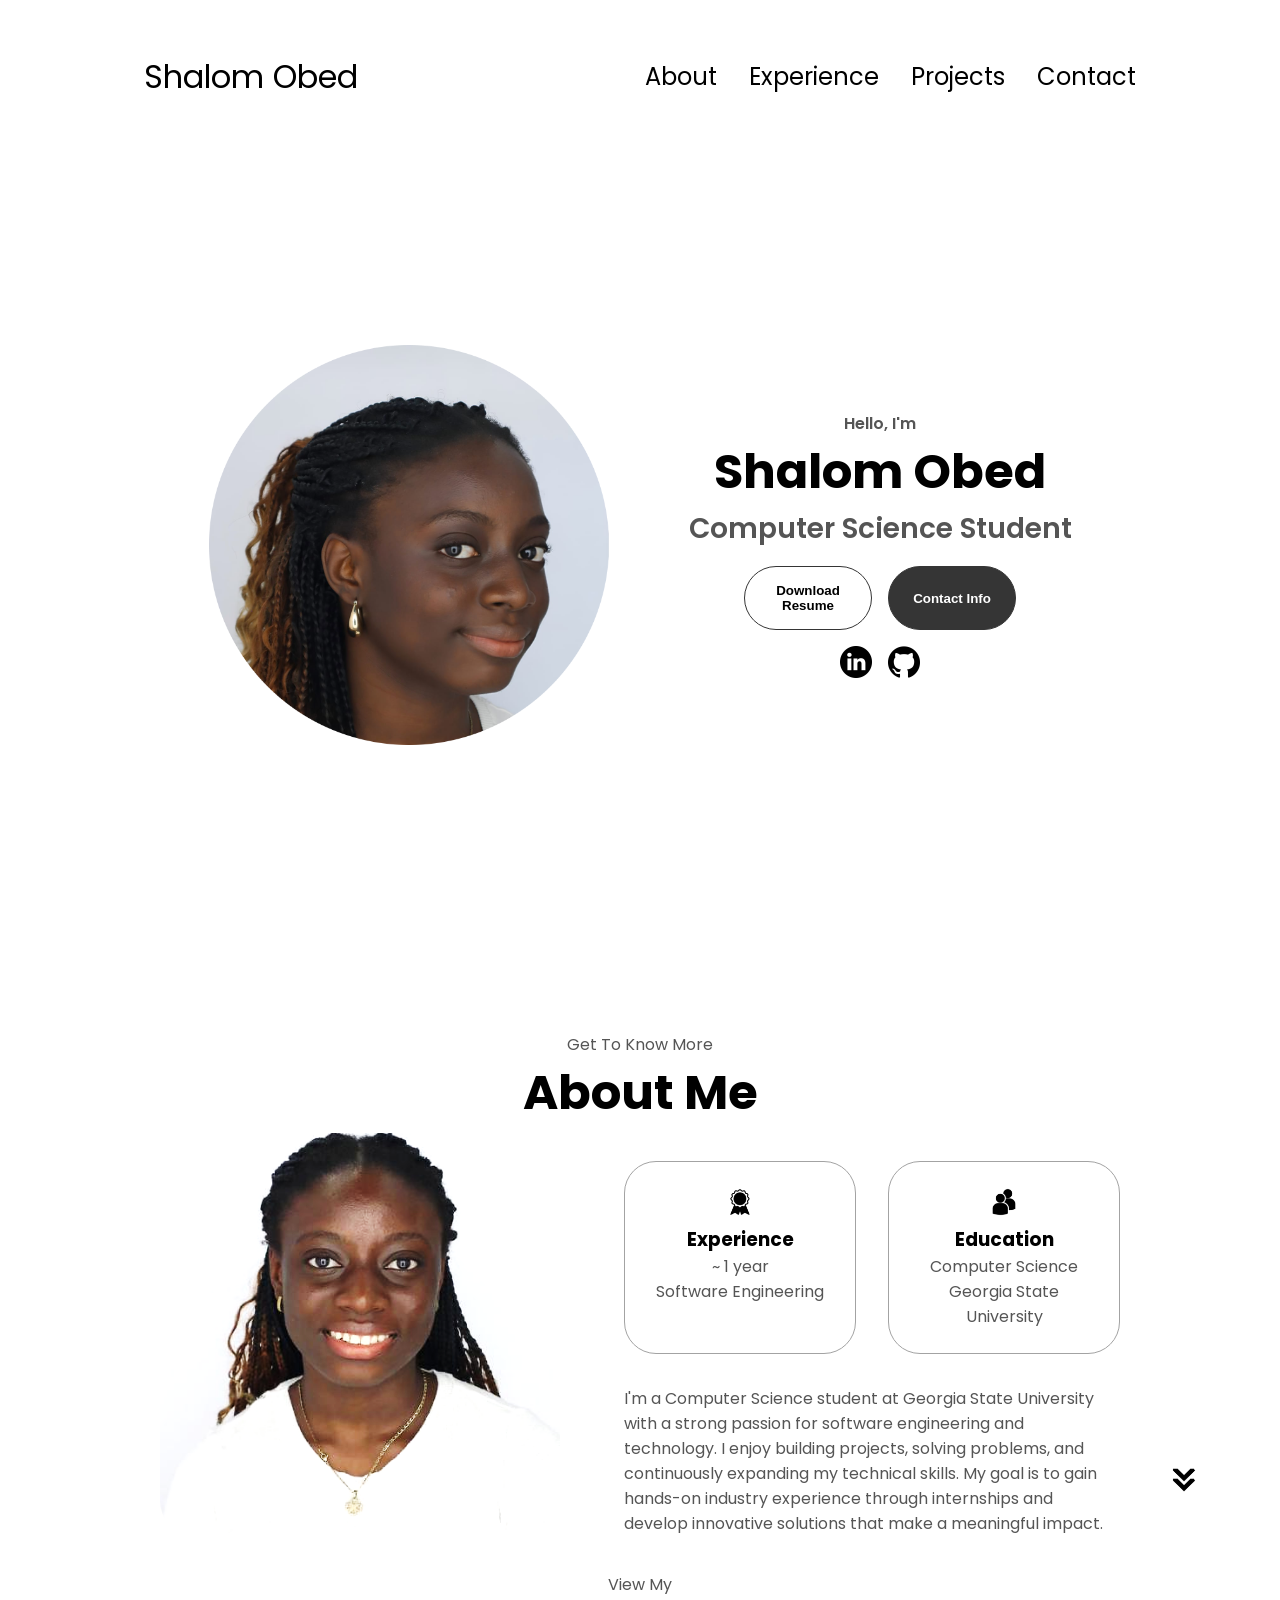
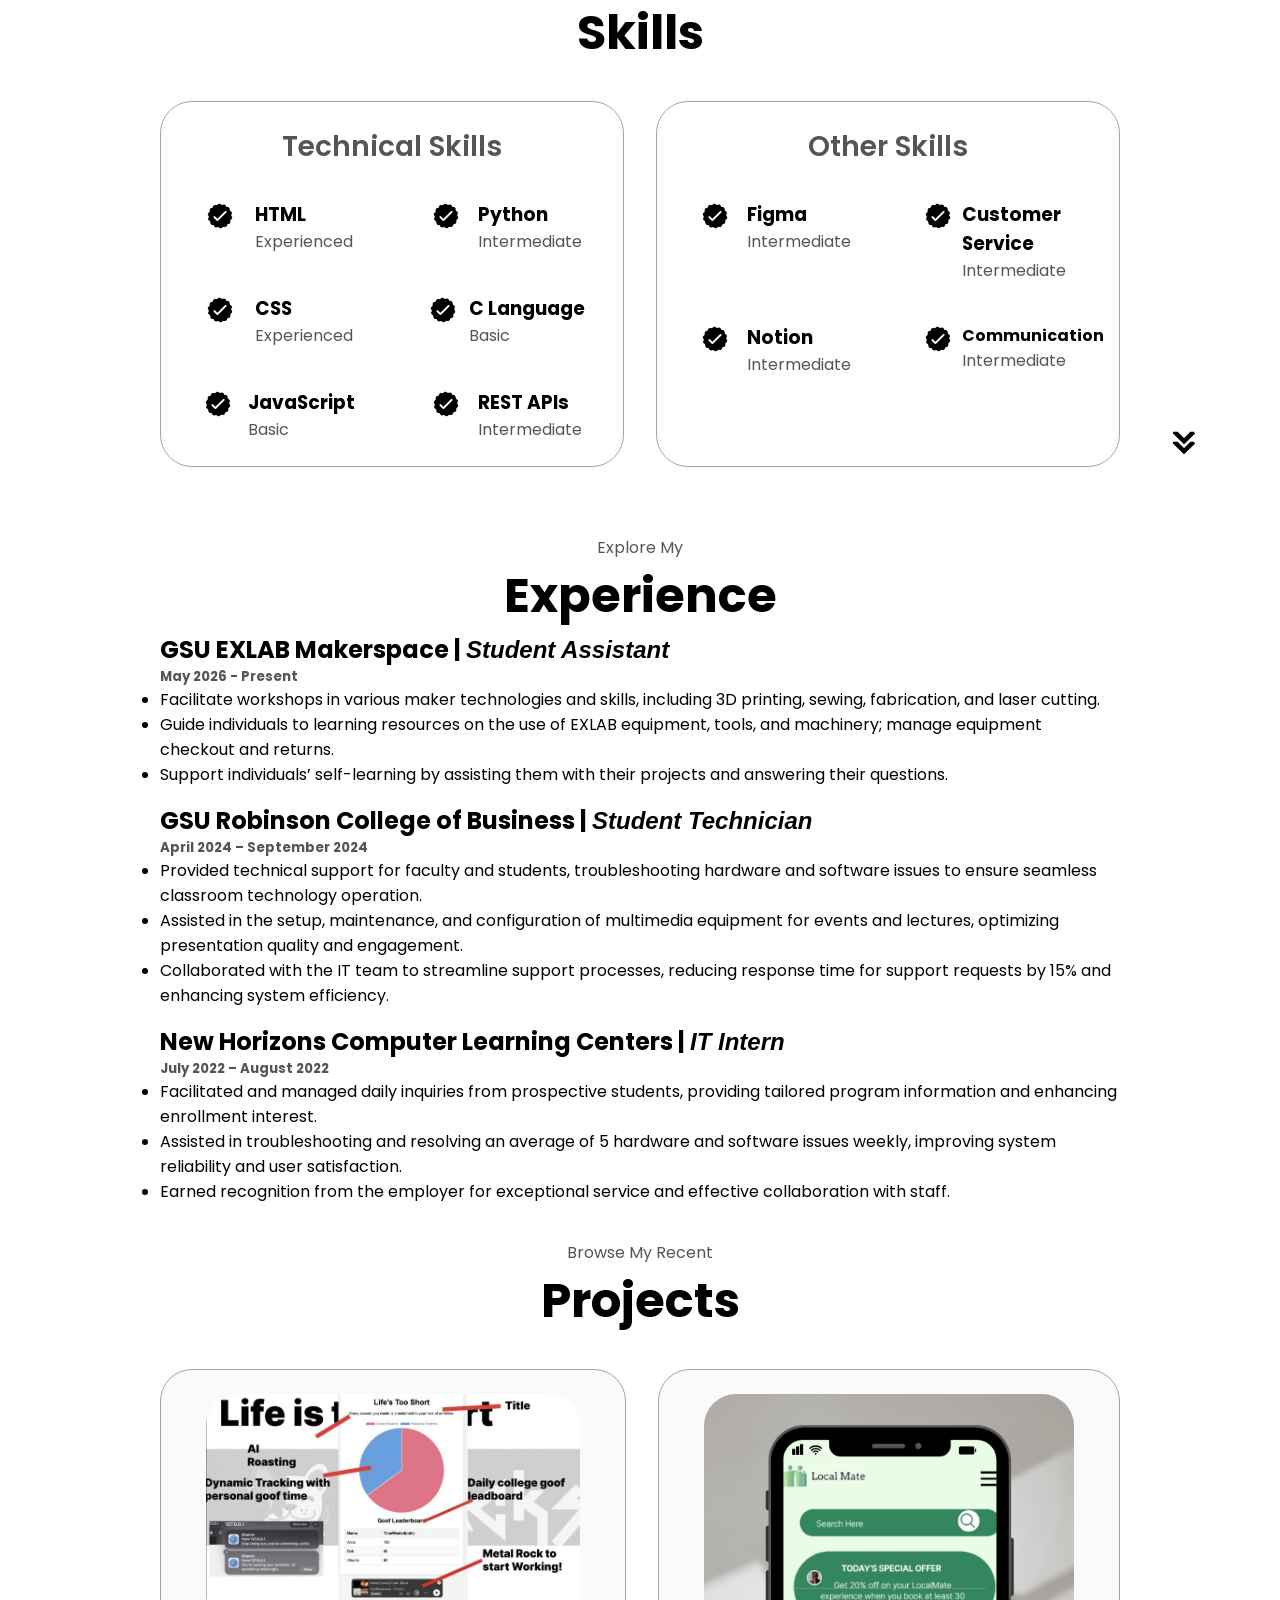
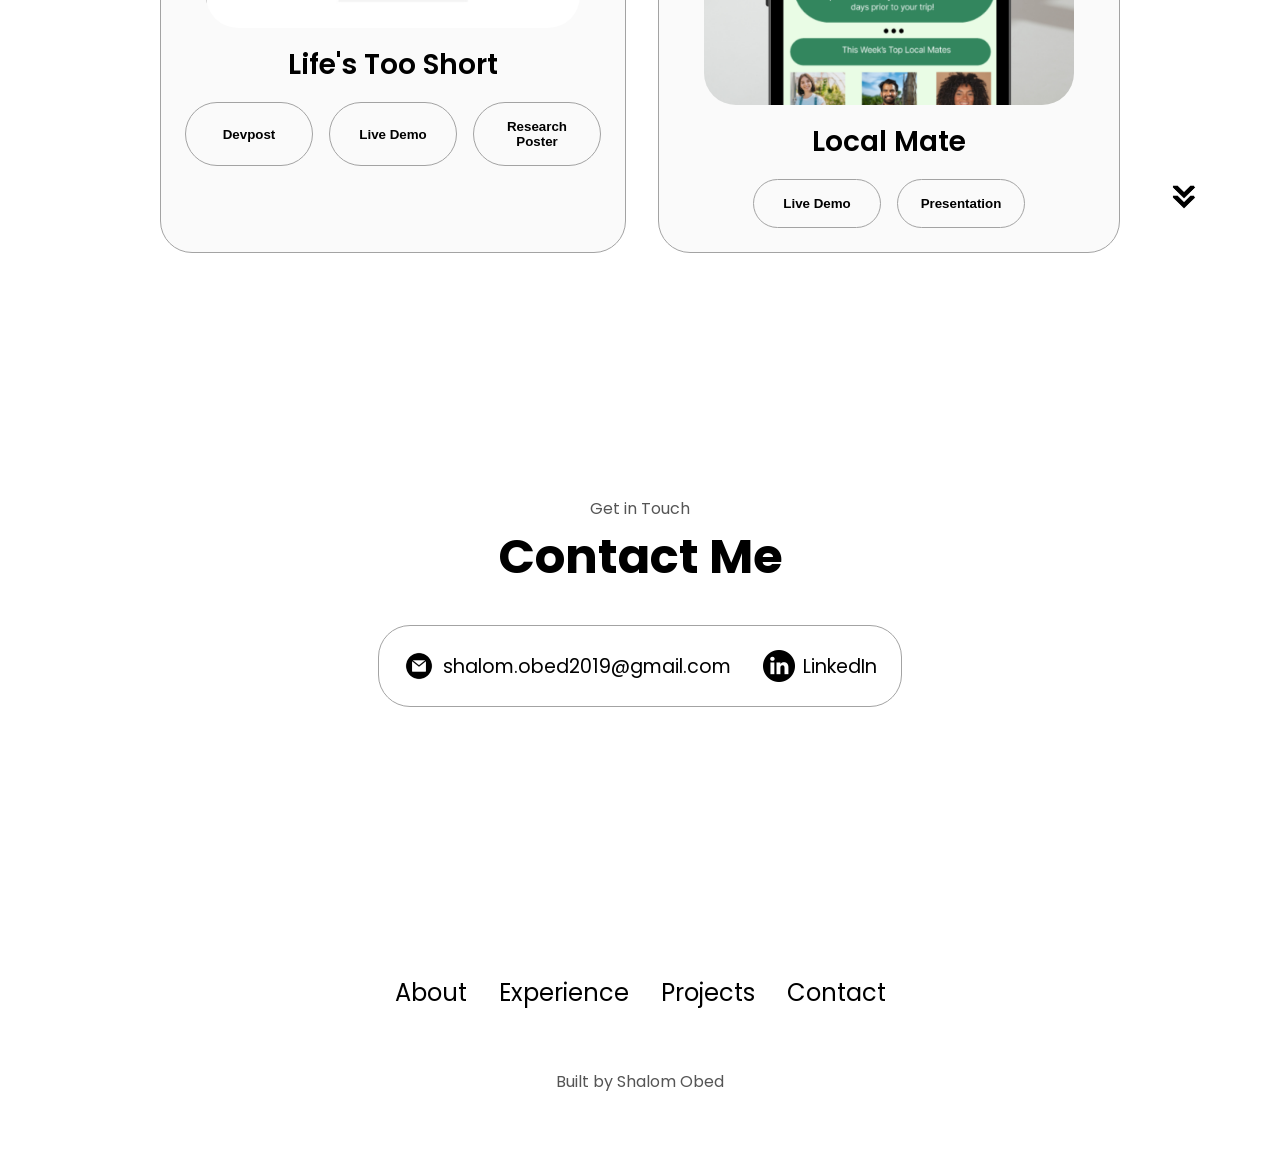
==== commit 1f33bc20: "update" ====
--- a/index.html
+++ b/index.html
@@ -40,7 +40,7 @@
     </nav>
     <section id="profile">
         <div class="section__pic-container">
-            <img src="./assets/profile-pic.png" alt="Shalom Obed profile picture">
+            <img src="./assets/profile-pic1.png" alt="Shalom Obed profile picture">
         </div>
         <div class="section__text">
             <p class="section__text__p1">Hello, I'm </p>
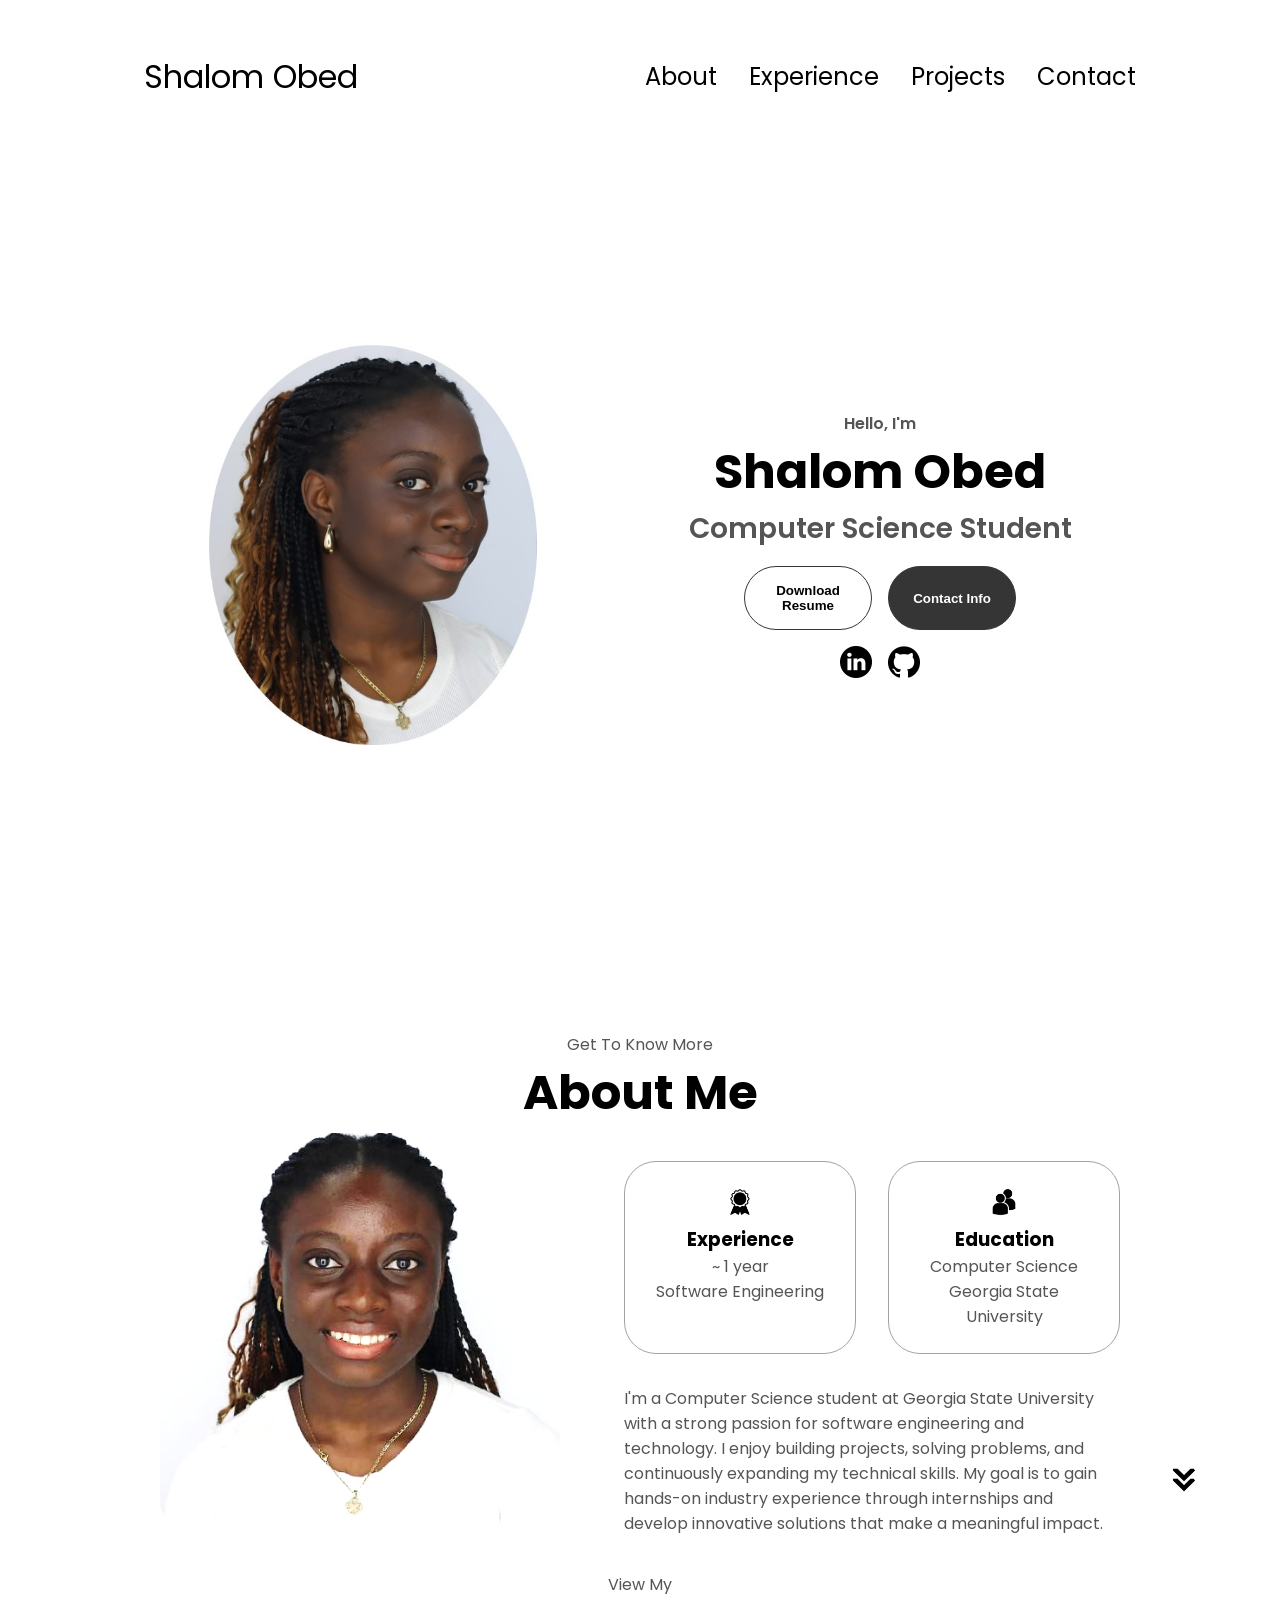
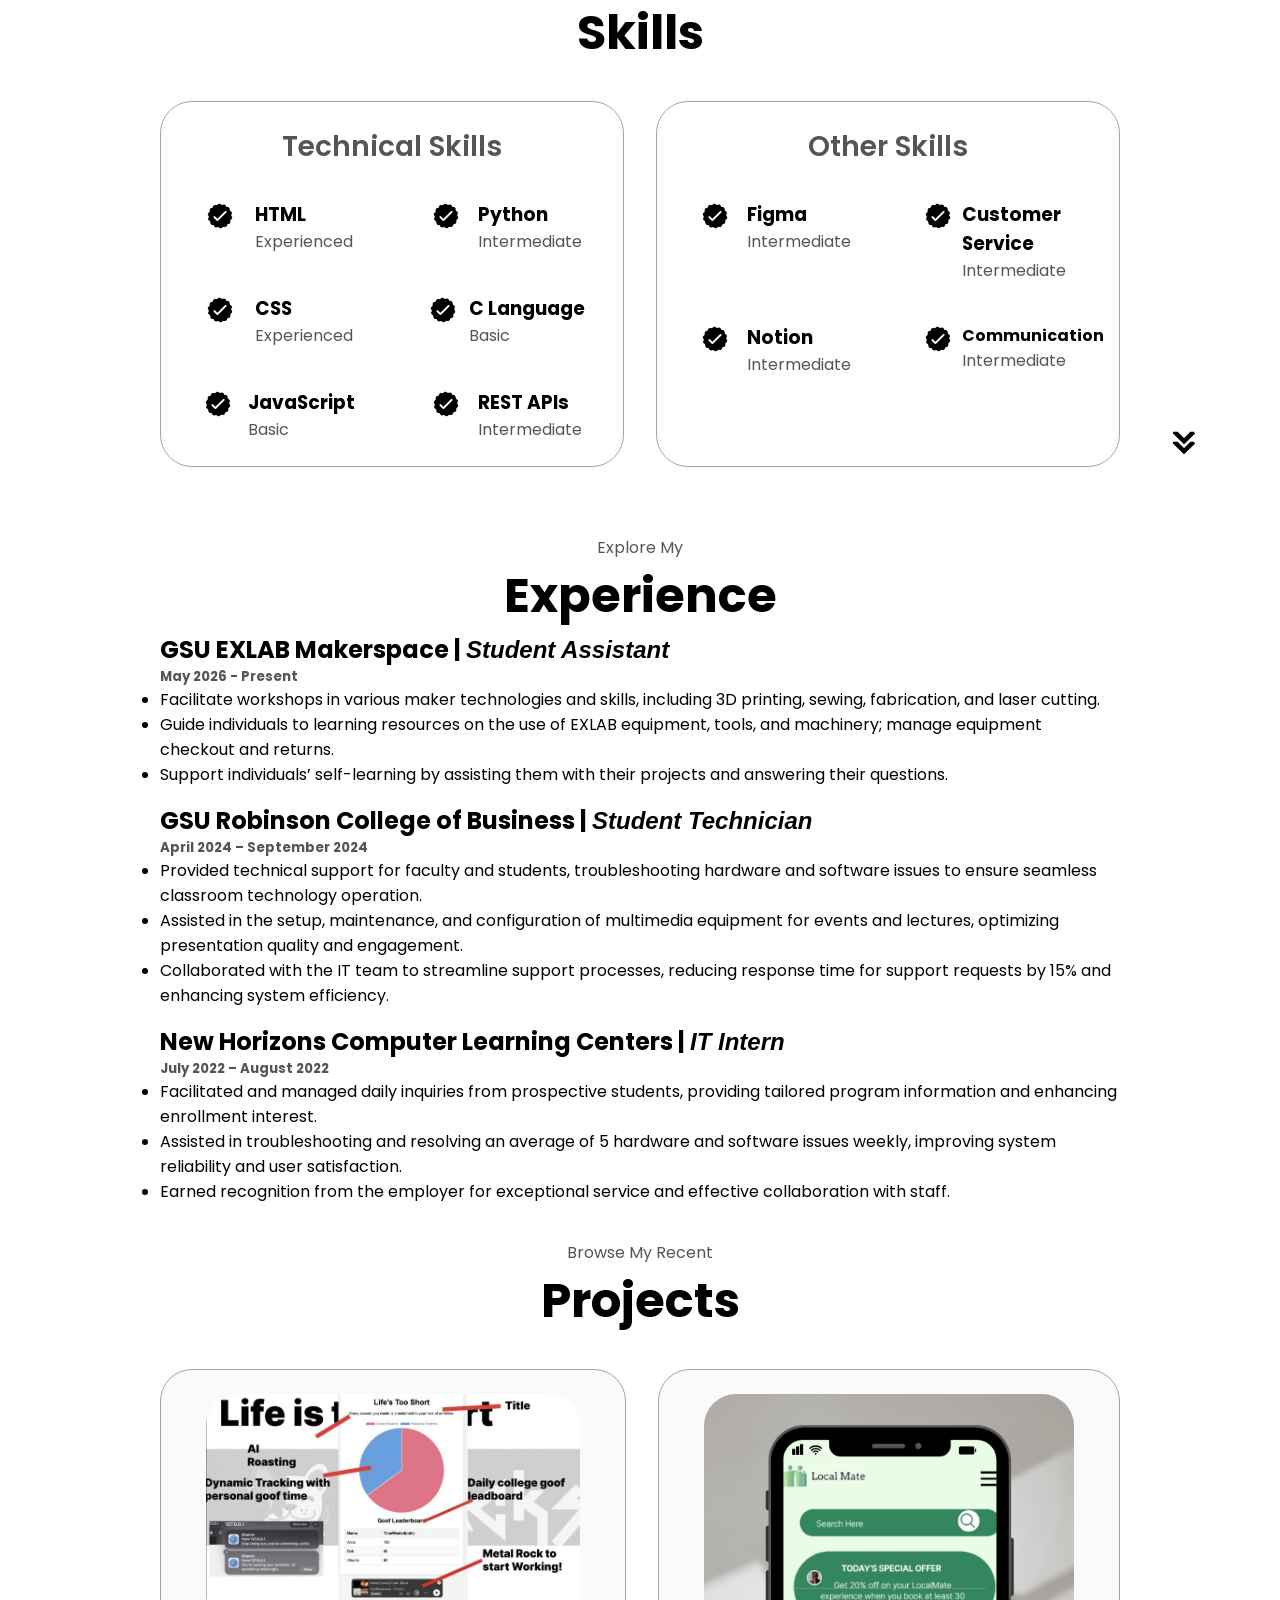
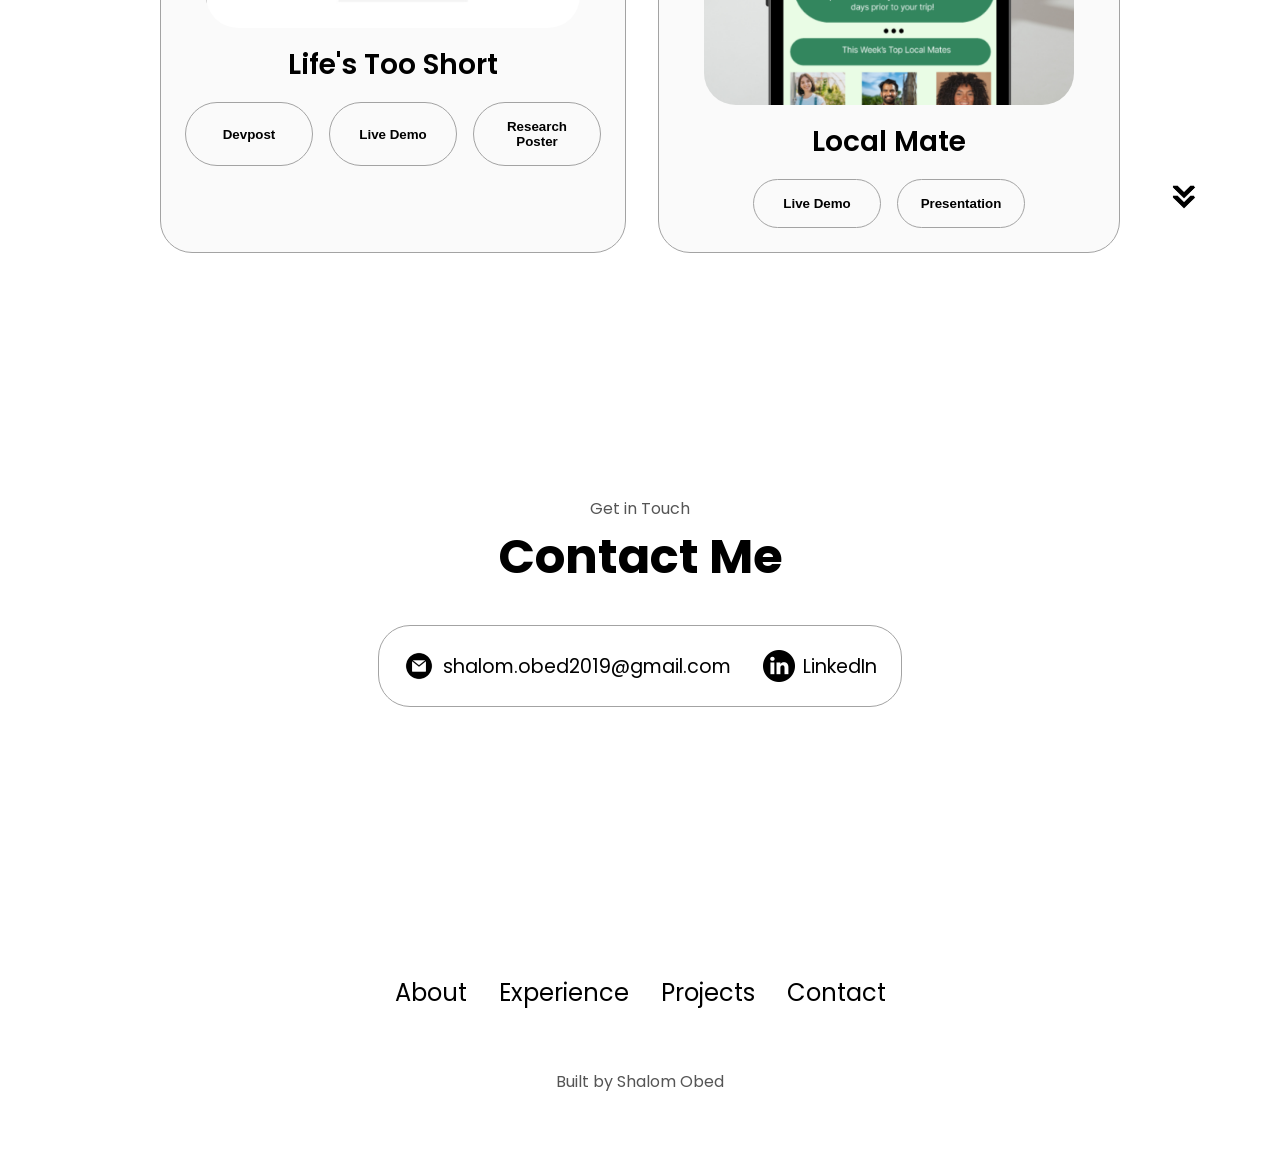
==== commit 0d0ef47b: "changed intro image" ====
--- a/index.html
+++ b/index.html
@@ -40,7 +40,7 @@
     </nav>
     <section id="profile">
         <div class="section__pic-container">
-            <img src="./assets/profile-pic1.png" alt="Shalom Obed profile picture">
+            <img src="./assets/intro-pic.jpg" alt="Shalom Obed profile picture">
         </div>
         <div class="section__text">
             <p class="section__text__p1">Hello, I'm </p>
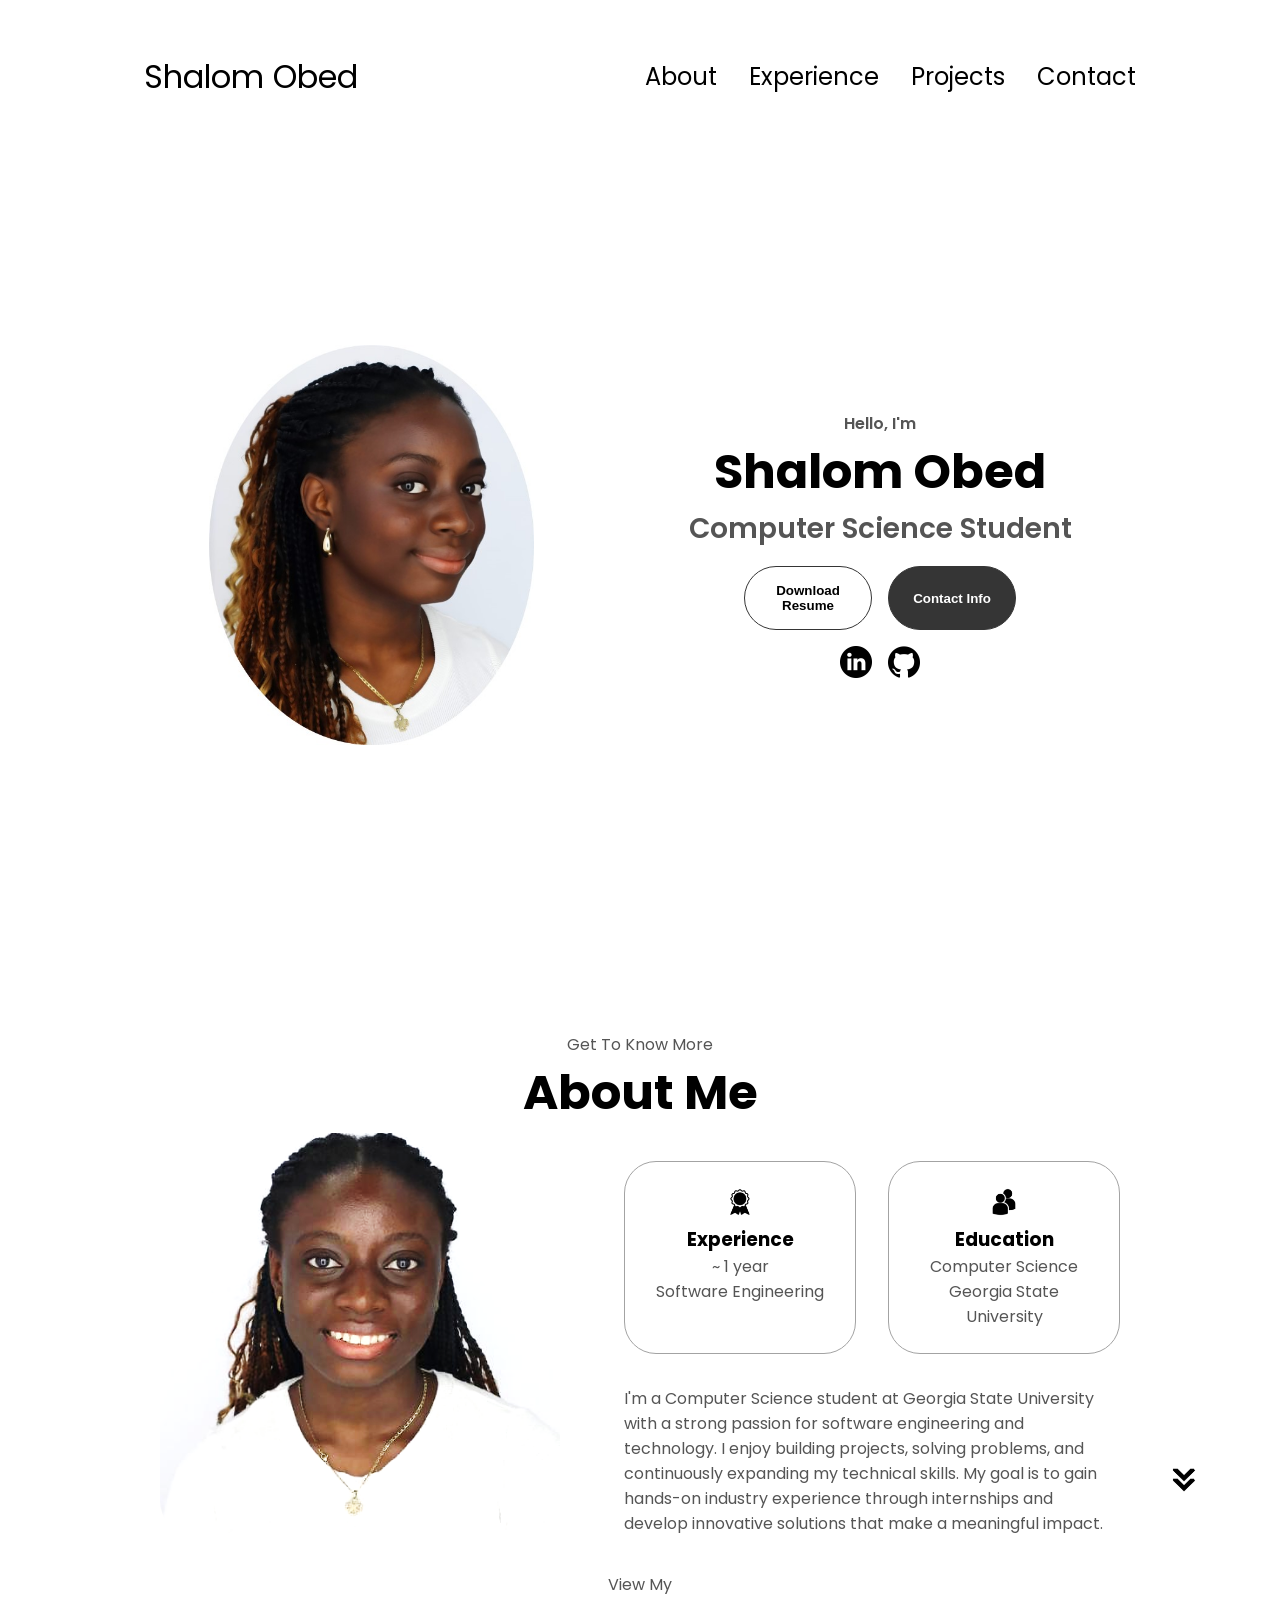
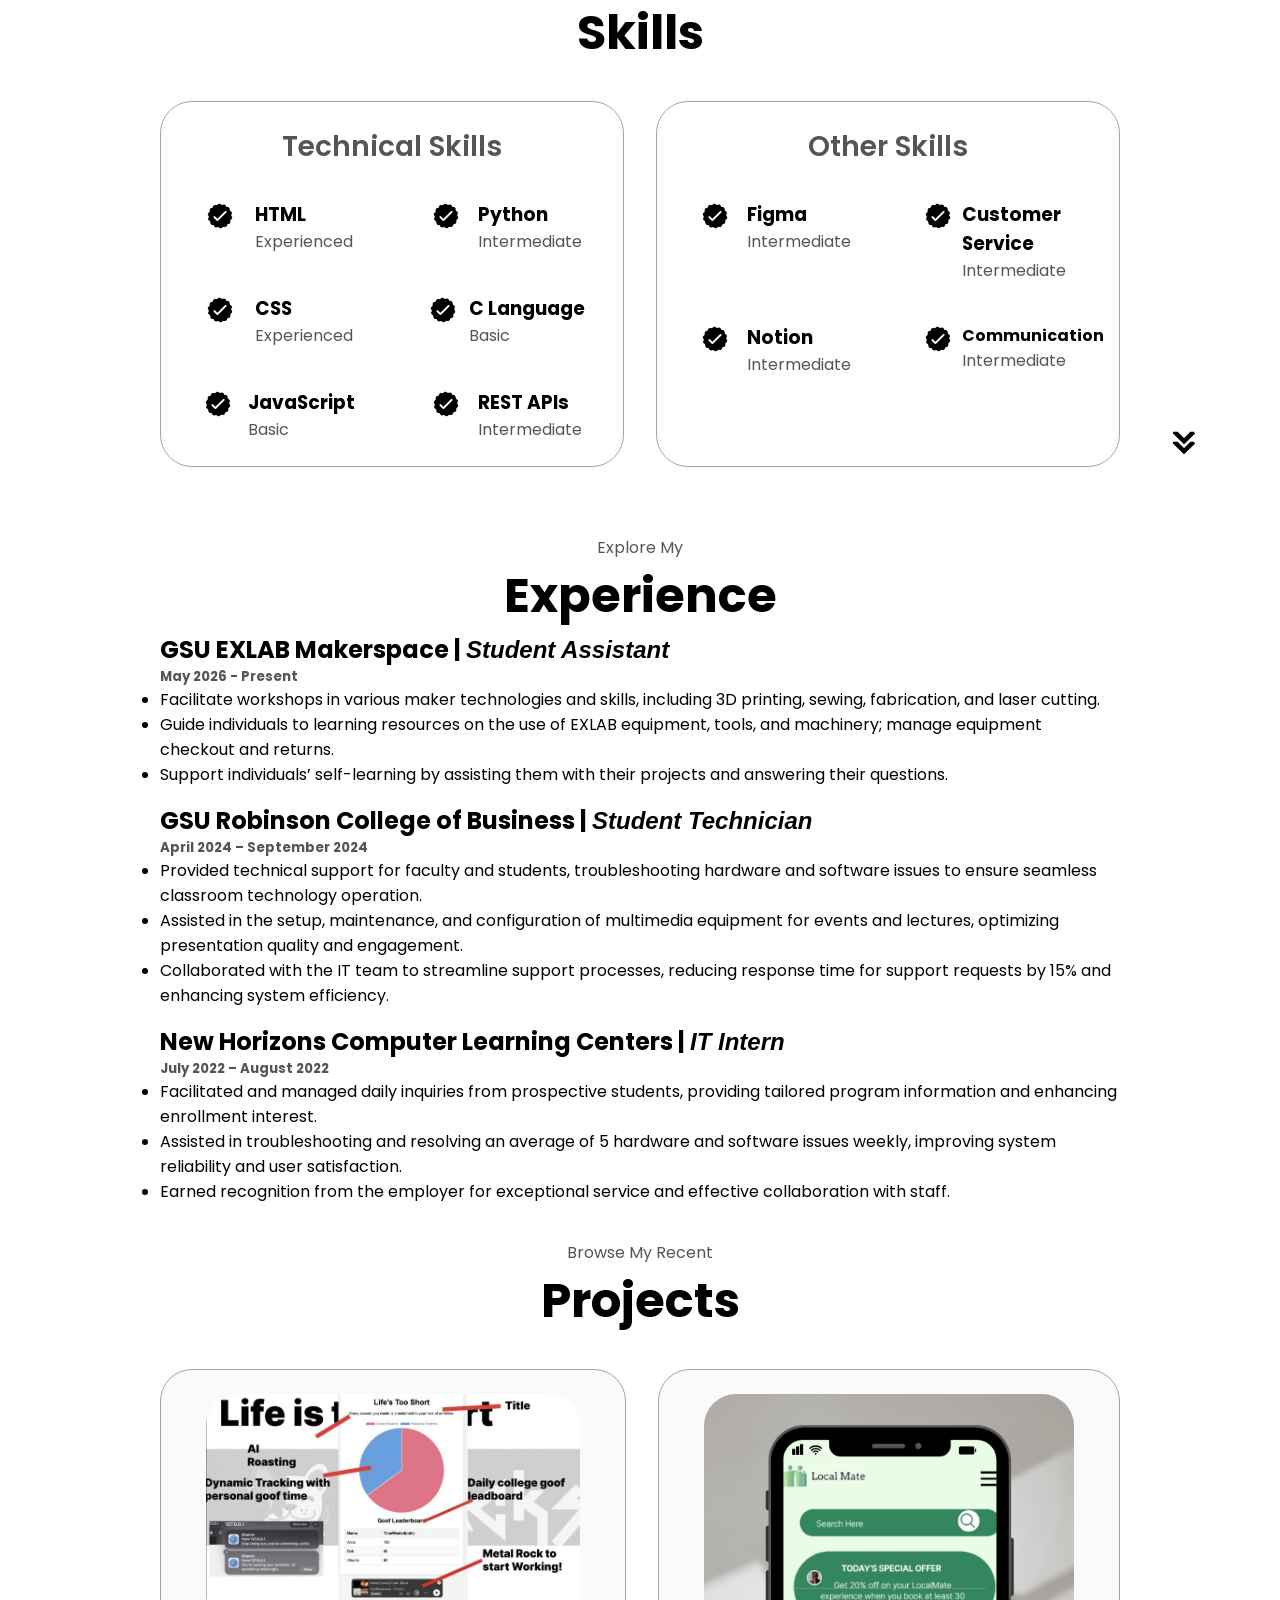
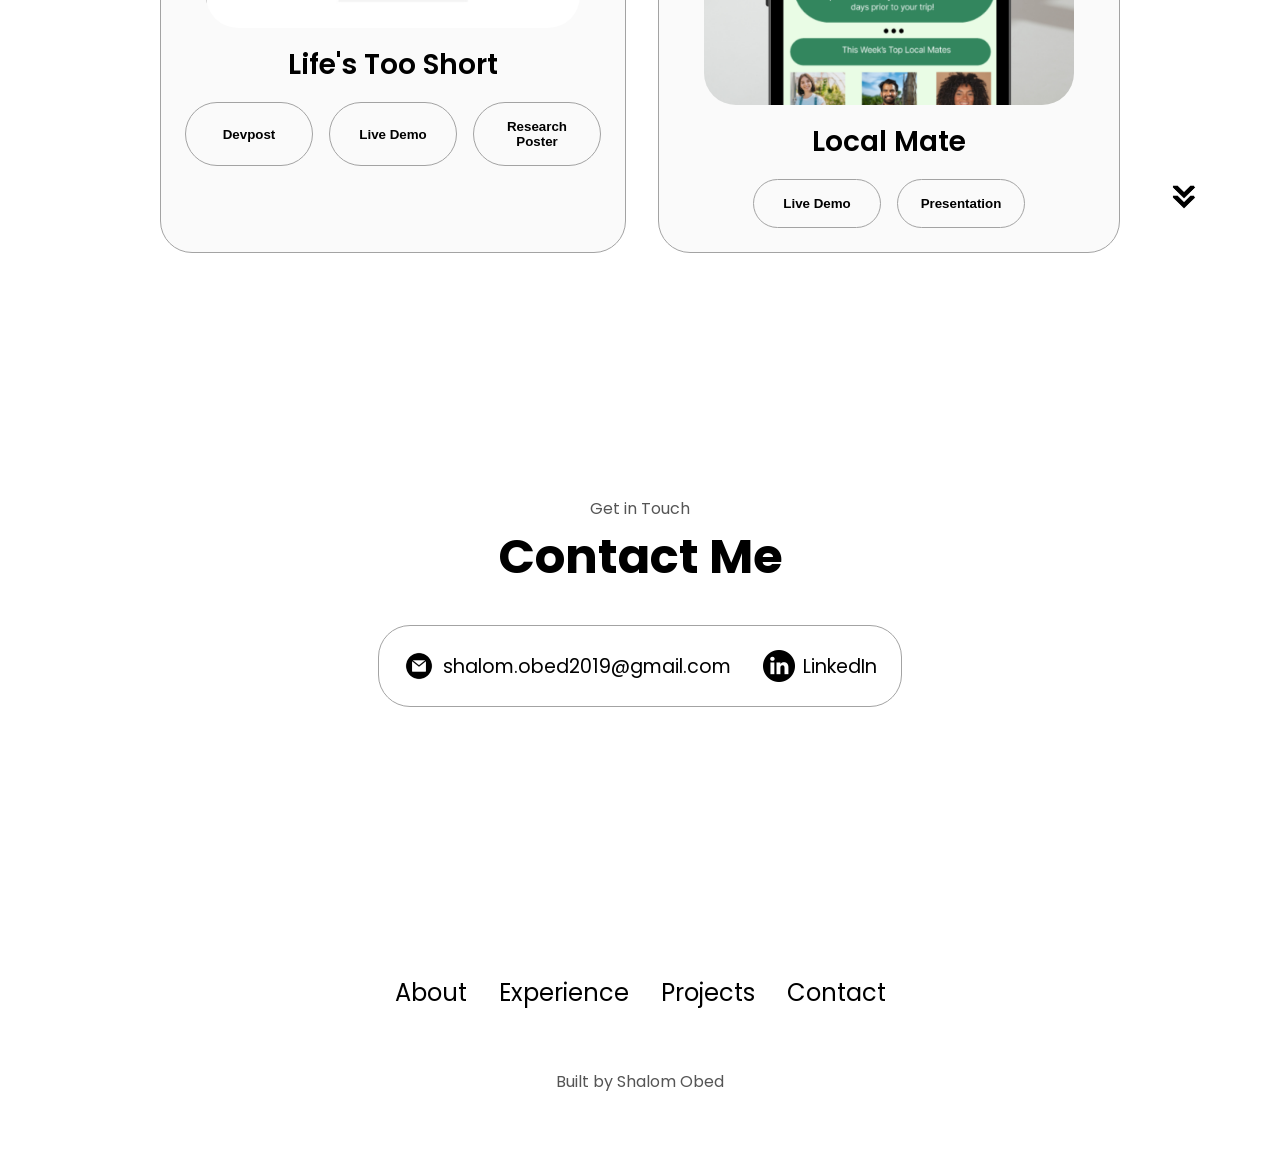
==== commit dcf90658: "changed image" ====
--- a/index.html
+++ b/index.html
@@ -40,7 +40,7 @@
     </nav>
     <section id="profile">
         <div class="section__pic-container">
-            <img src="./assets/intro-pic.jpg" alt="Shalom Obed profile picture">
+            <img src="./assets/intro-pic2.jpg" alt="Shalom Obed profile picture">
         </div>
         <div class="section__text">
             <p class="section__text__p1">Hello, I'm </p>
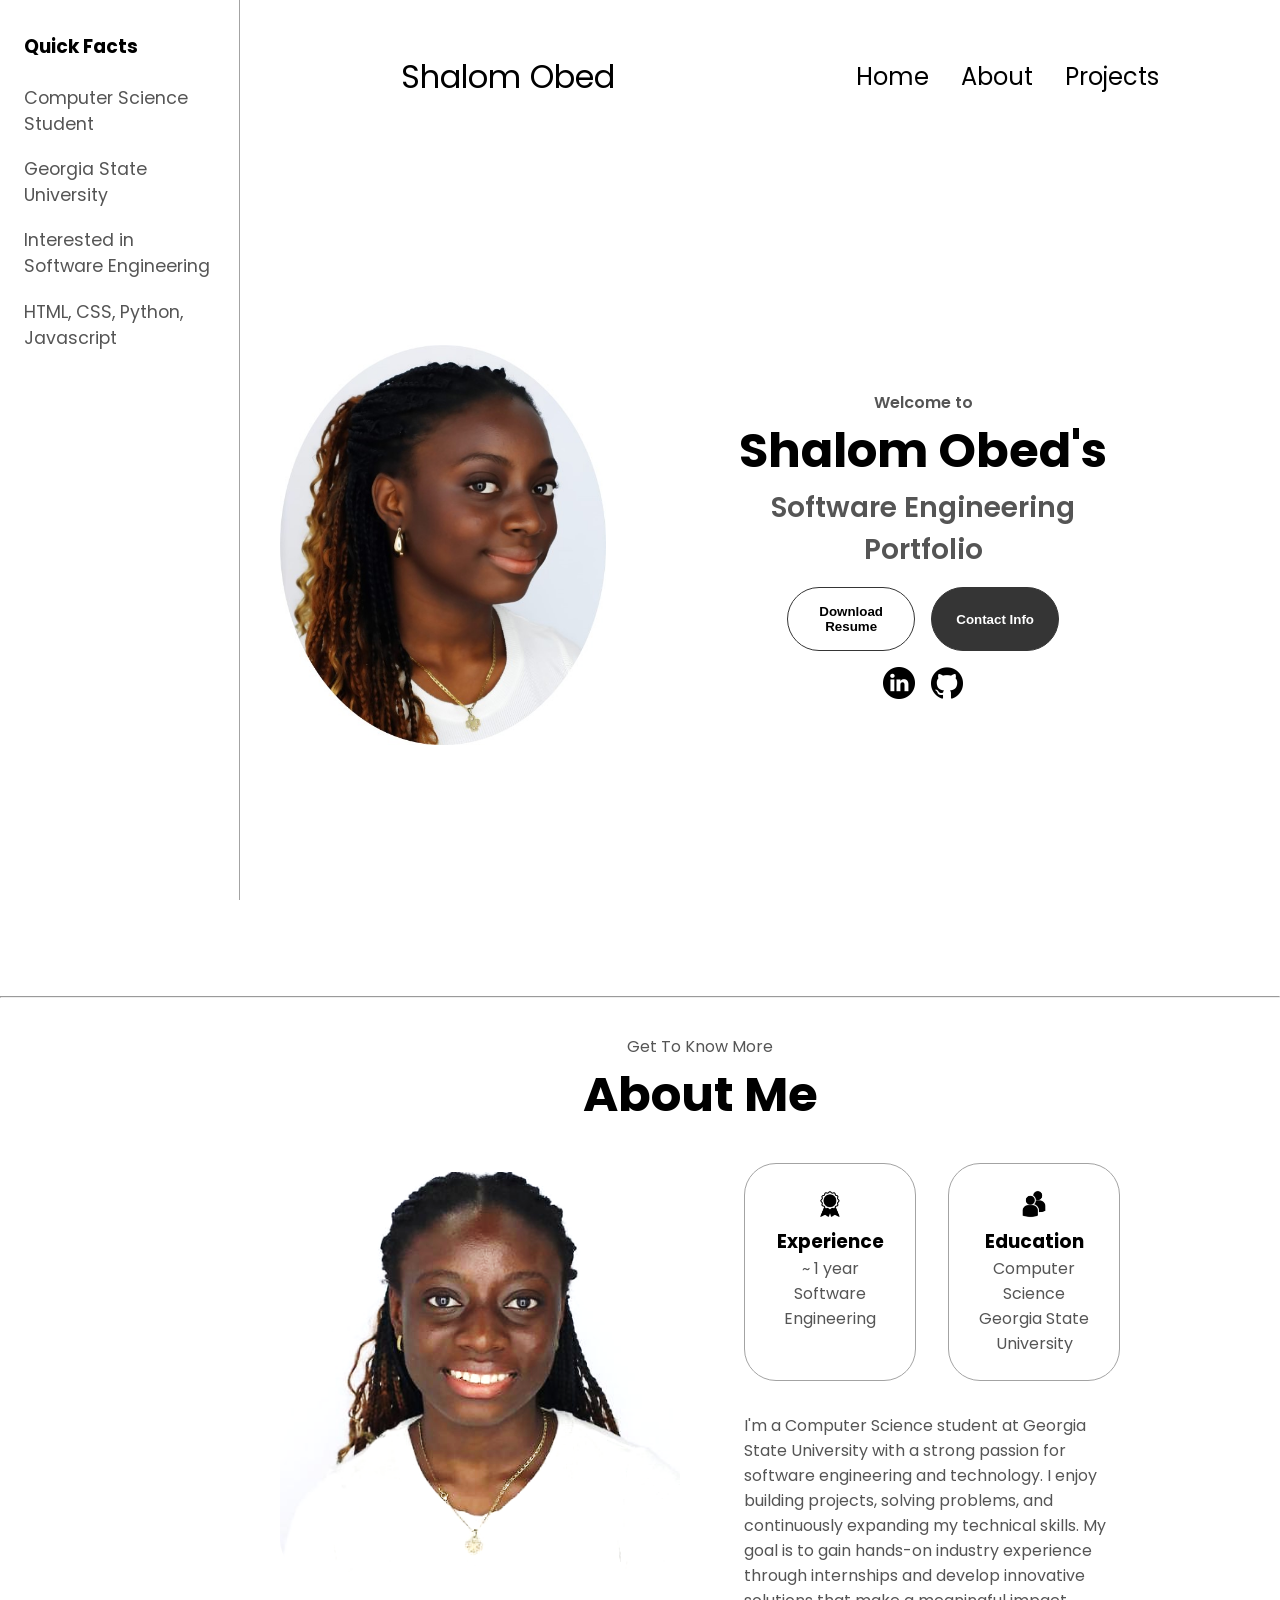
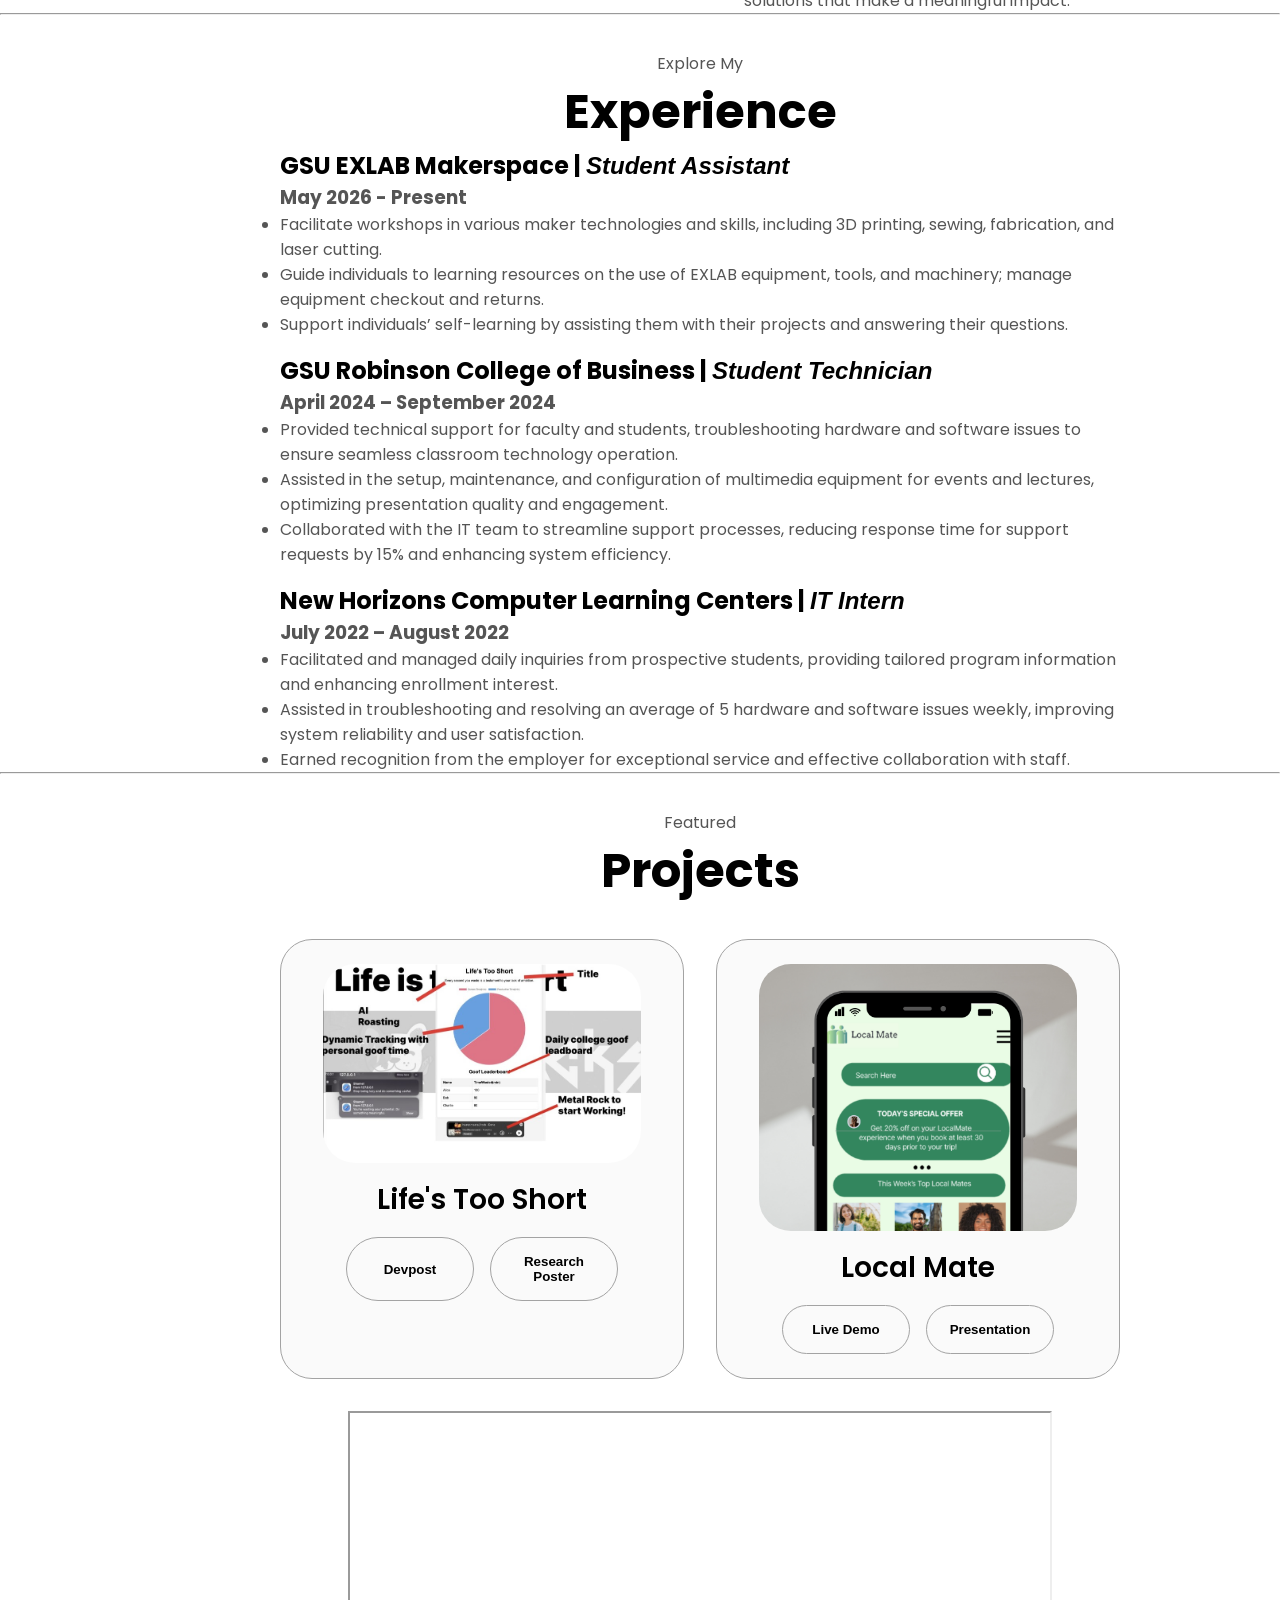
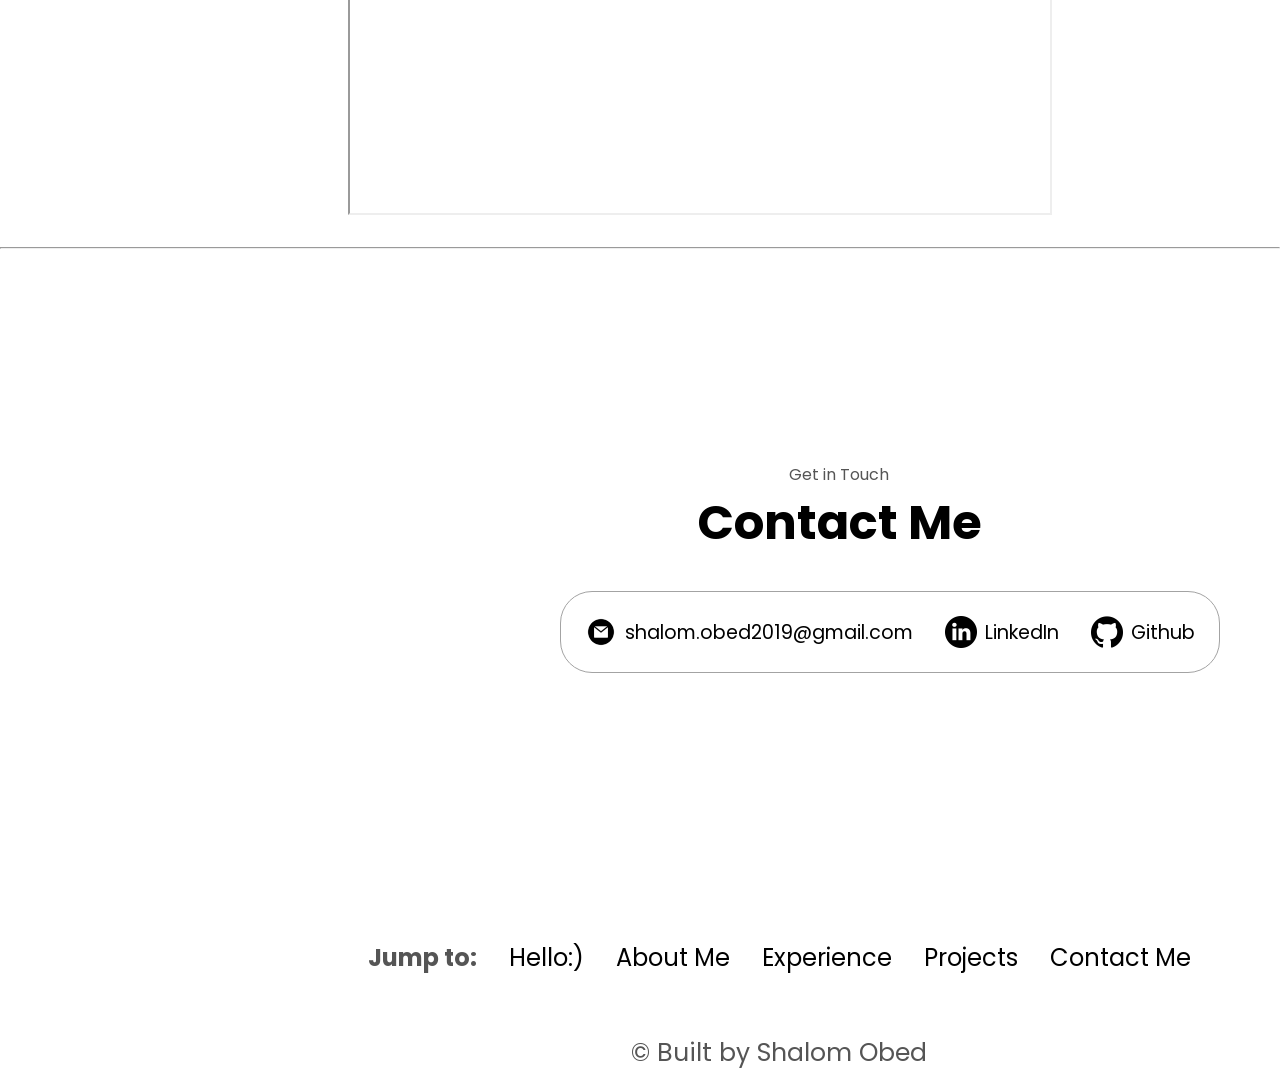
==== commit 78f42fc5: "initial commit" ====
--- a/index.html
+++ b/index.html
@@ -5,7 +5,7 @@
     <meta charset="UTF-8">
     <meta name="viewport" content="width=device-width, initial-scale=1.0">
     <title>Shalom Obed</title>
-    <link rel="icon" href="assets/about-pic.png" type="image/png">
+    <link rel="icon" href="images/about-pic.png" type="image/png">
     <link rel="stylesheet" href="style.css">
     <link rel="stylesheet" href="mediaqueries.css">
 </head>
@@ -15,10 +15,9 @@
         <div class="logo">Shalom Obed</div>
         <div>
             <ul class="nav-links">
-                <li><a href="#about">About</a></li>
-                <li><a href="#experience">Experience</a></li>
-                <li><a href="#projects">Projects</a></li>
-                <li><a href="#contact">Contact</a></li>
+                <li><a href="index.html">Home</a></li>
+                <li><a href="about.html">About</a></li>
+                <li><a href="projects.html">Projects</a></li>
             </ul>
         </div>
     </nav>
@@ -31,21 +30,20 @@
                 <span></span>
             </div>
             <div class="menu-links">
-                <li><a href="#about" onclick="toggleMenu()">About</a></li>
-                <li><a href="#experience" onclick="toggleMenu()">Experience</a></li>
-                <li><a href="#projects" onclick="toggleMenu()">Projects</a></li>
-                <li><a href="#contact" onclick="toggleMenu()">Contact</a></li>
+                <li><a href="index.html" onclick="toggleMenu()">Home</a></li>
+                <li><a href="about.html" onclick="toggleMenu()">About</a></li>
+                <li><a href="projects.html" onclick="toggleMenu()">Projects</a></li>
             </div>
         </div>
     </nav>
     <section id="profile">
         <div class="section__pic-container">
-            <img src="./assets/intro-pic2.jpg" alt="Shalom Obed profile picture">
+            <img src="./images/intro-pic2.jpg" alt="Profile picture with blue background">
         </div>
         <div class="section__text">
-            <p class="section__text__p1">Hello, I'm </p>
-            <h1 class="title">Shalom Obed</h1>
-            <p class="section__text__p2">Computer Science Student</p>
+            <p class="section__text__p1">Welcome to </p>
+            <h1 class="title">Shalom Obed's</h1>
+            <p class="section__text__p2">Software Engineering Portfolio</p>
             <div class="btn-container">
                 <button class="btn btn-color-2" onclick="window.open('./assets/shalom-resume3.pdf')">
                     Download Resume
@@ -55,35 +53,45 @@
                 </button>
             </div>
             <div id="socials-container">
-                <img src="./assets/linkedin.png" alt="My LinkedIn Profile" class="icon"
+                <img src="./images/linkedin.png" alt="Black and White LinkedIn Profile Picture " class="icon"
                     onclick="window.open('https://www.linkedin.com/in/shalomobed/', '_blank')">
 
-                <img src="./assets/github.png" alt="My Github Profile" class="icon"
+                <img src="./images/github.png" alt="Black and White Github Profile Picture" class="icon"
                     onclick="window.open('https://github.com/shalomobed', '_blank')">
             </div>
         </div>
     </section>
+    <hr>
     <section id="about">
         <p class="section__text__p1"> Get To Know More</p>
-        <h1 class="title">About Me</h1>
+        <h2 class="title">About Me</h2>
         <div class="section-container">
+            <aside class="sidebar">
+                <h3>Quick Facts</h3>
+                <ul>
+                    <li>Computer Science Student</li>
+                    <li>Georgia State University</li>
+                    <li>Interested in Software Engineering</li>
+                    <li>HTML, CSS, Python, Javascript</li>
+                </ul>
+            </aside>
             <div class="section__pic-container">
-                <img src="assets/about-pic.png" alt="Profile picture" class="about-pic" />
+                <img src="images/about-pic.png" alt="Profile picture with white background" class="about-pic" />
             </div>
             <div class="about-details-container">
                 <div class="about-containers">
                     <div class="details-container">
-                        <img src="./assets/experience.png" alt="Experience icon" class="icon" />
+                        <img src="./images/experience.png" alt="Black and White Experience icon" class="icon" />
                         <h3>Experience</h3>
                         <p>~ 1 year<br />Software Engineering</p>
                     </div>
                     <div class="details-container">
-                        <img src="./assets/education.png" alt="Education icon" class="icon" />
+                        <img src="./images/education.png" alt="Black and White Education icon" class="icon" />
                         <h3>Education</h3>
                         <p>Computer Science<br />Georgia State University </p>
                     </div>
                 </div>
-                <div class="text-container">
+                <article class="text-container">
                     <p>
                         I'm a Computer Science student at Georgia State University with a strong passion for software
                         engineering and technology.
@@ -91,12 +99,13 @@
                         My goal is to gain hands-on industry experience through internships and develop innovative
                         solutions that make a meaningful impact.
                     </p>
-                </div>
-            </div>
-        </div>
-        <img src="./assets/arrow.png" alt="Arrow icon" class="icon arrow" onclick="location.href='#experience'" />
+                </article>
+            </div>
+        </div>
+        <!-- <img src="./assets/arrow.png" alt="Arrow icon" class="icon arrow" onclick="location.href='#experience'" /> -->
     </section>
-    <section id="experience">
+    <hr>
+    <!-- <section id="experience">
         <p class="section__text__p1">View My</p>
         <h1 class="title">Skills</h1>
         <div class="experience-details-container">
@@ -182,17 +191,18 @@
                     </div>
                 </div>
             </div>
-        </div>
-        <img src="./assets/arrow.png" alt="Arrow icon" class="icon arrow" onclick="location.href='#projects'" />
-    </section>
+        </div> -->
+        <!-- <img src="./assets/arrow.png" alt="Arrow icon" class="icon arrow" onclick="location.href='#projects'" /> -->
+    <!-- </section>
+    <hr> -->
     <section id="work-experience">
         <p class="section__text__p1">Explore My</p>
-        <h1 class="title">Experience</h1>
+        <h2 class="title">Experience</h2>
         <div class="section-container">
             <div class="text-container">
-                <div class="job">
+                <article class="job">
                     <h2>GSU EXLAB Makerspace | <i>Student Assistant</i></h2>
-                    <h5 style="color:#555555">May 2026 - Present </h5>
+                    <h3 style="color:#555555">May 2026 - Present </h3>
                     <ul>
                         <li>Facilitate workshops in various maker technologies and skills, including 3D printing,
                             sewing, fabrication, and laser cutting. </li>
@@ -201,11 +211,11 @@
                         <li>Support individuals’ self-learning by assisting them with their projects and answering their
                             questions.</li>
                     </ul>
-                </div>
-
-                <div class="job" style="margin-top: 1rem;">
+                </article>
+
+                <article class="job" style="margin-top: 1rem;">
                     <h2>GSU Robinson College of Business | <i>Student Technician</i></h2>
-                    <h5 style="color:#555555">April 2024 – September 2024</h5>
+                    <h3 style="color:#555555">April 2024 – September 2024</h3>
                     <ul>
                         <li>Provided technical support for faculty and students, troubleshooting hardware and software
                             issues to ensure seamless classroom technology operation. </li>
@@ -214,11 +224,11 @@
                         <li>Collaborated with the IT team to streamline support processes, reducing response time for
                             support requests by 15% and enhancing system efficiency. </li>
                     </ul>
-                </div>
-
-                <div class="job" style="margin-top: 1rem;">
+                </article>
+
+                <article class="job" style="margin-top: 1rem;">
                     <h2>New Horizons Computer Learning Centers | <i>IT Intern</i></h2>
-                    <h5 style="color:#555555">July 2022 – August 2022 </h5>
+                    <h3 style="color:#555555">July 2022 – August 2022 </h3>
                     <ul>
                         <li>Facilitated and managed daily inquiries from prospective students, providing tailored
                             program information and enhancing enrollment interest. </li>
@@ -227,52 +237,54 @@
                         <li>Earned recognition from the employer for exceptional service and effective collaboration
                             with staff. </li>
                     </ul>
-                </div>
-
-            </div>
-        </div>
-        <img src="./assets/arrow.png" alt="Arrow icon" class="icon arrow" onclick="location.href='#experience'" />
+                </article>
+
+            </div>
+        </div>
+        <!-- <img src="./assets/arrow.png" alt="Arrow icon" class="icon arrow" onclick="location.href='#experience'" /> -->
     </section>
+    <hr>
     <section id="projects">
-        <p class="section__text__p1">Browse My Recent</p>
-        <h1 class="title">Projects</h1>
+        <p class="section__text__p1">Featured</p>
+        <h2 class="title">Projects</h2>
         <div class="about-containers">
             <div class="details-container color-container">
                 <div class="article-container">
-                    <img src="./assets/project-1.jpg" alt="Project 1" class="project-img" />
-                </div>
-                <h2 class="experience-sub-title project-title">Life's Too Short</h2>
+                    <img src="./images/project-1.jpg" alt="Life's Too Short Project Image" class="project-img" />
+                </div>
+                <h3 class="experience-sub-title project-title">Life's Too Short</h3>
                 <div class="btn-container">
                     <button class="btn btn-color-2 project-btn"
-                        onclick="window.open('https://devpost.com/software/life-s-too-short', '_blank')">
+                        onclick="window.open('https://devpost.com/software/life-s-too-short', '_blank', 'noopener,noreferrer')">
                         Devpost
                     </button>
+                    <!-- <button class="btn btn-color-2 project-btn"
+                        onclick="window.open('https://www.youtube.com/watch?v=yyxvk7hUOEQ', '_blank','noopener,noreferrer')">
+                        Live Demo
+                    </button> -->
                     <button class="btn btn-color-2 project-btn"
-                        onclick="window.open('https://www.youtube.com/watch?v=yyxvk7hUOEQ', '_blank')">
+                        onclick="window.open('https://docs.google.com/presentation/d/1LLg1lPMd5Wt2uLilc0vBEzm_o70EBuTM/edit?usp=sharing&ouid=104308467754755762632&rtpof=true&sd=true', '_blank', 'noopener,noreferrer')">
+                        Research Poster
+                    </button>
+                </div>
+            </div>
+            <div class="details-container color-container">
+                <div class="article-container">
+                    <img src="./images/project-2.png" alt="Local Mate Project Image" class="project-img" />
+                </div>
+                <h3 class="experience-sub-title project-title">Local Mate</h3>
+                <div class="btn-container">
+                    <button class="btn btn-color-2 project-btn"
+                        onclick="window.open('https://www.figma.com/proto/EW1bhNSyyLuqIS9WvMlEsq?node-id=0-1&t=G3909KInux1jw0jK-6', '_blank', 'noopener,noreferrer')">
                         Live Demo
                     </button>
                     <button class="btn btn-color-2 project-btn"
-                        onclick="window.open('https://docs.google.com/presentation/d/1LLg1lPMd5Wt2uLilc0vBEzm_o70EBuTM/edit?usp=sharing&ouid=104308467754755762632&rtpof=true&sd=true', '_blank')">
-                        Research Poster
-                    </button>
-                </div>
-            </div>
-            <div class="details-container color-container">
-                <div class="article-container">
-                    <img src="./assets/project-2.png" alt="Project 2" class="project-img" />
-                </div>
-                <h2 class="experience-sub-title project-title">Local Mate</h2>
-                <div class="btn-container">
-                    <button class="btn btn-color-2 project-btn"
-                        onclick="window.open('https://www.figma.com/proto/EW1bhNSyyLuqIS9WvMlEsq?node-id=0-1&t=G3909KInux1jw0jK-6', '_blank')">
-                        Live Demo
-                    </button>
-                    <button class="btn btn-color-2 project-btn"
-                        onclick="window.open('https://www.canva.com/design/DAGYiN6sVh0/s9qBooP5pbrunA0cJhR-Bg/view?utm_content=DAGYiN6sVh0&utm_campaign=designshare&utm_medium=link2&utm_source=uniquelinks&utlId=hb001417887ed', '_blank')">
+                        onclick="window.open('https://www.canva.com/design/DAGYiN6sVh0/s9qBooP5pbrunA0cJhR-Bg/view?utm_content=DAGYiN6sVh0&utm_campaign=designshare&utm_medium=link2&utm_source=uniquelinks&utlId=hb001417887ed', '_blank', 'noopener,noreferrer')">
                         Presentation
                     </button>
                 </div>
             </div>
+            
             <!--
                 <div class="details-container color-container">
                     <div class="article-container">
@@ -291,36 +303,48 @@
                     </div>
                 -->
         </div>
-        <img src="./assets/arrow.png" alt="Arrow icon" class="icon arrow" onclick="location.href='#contact'" />
+        <div style="display: flex; justify-content: center; margin: 2rem 0;">
+            <iframe width="700" height="400" src="https://www.youtube.com/embed/yyxvk7hUOEQ" title="YouTube video player" allow="autoplay; encrypted-media; picture-in-picture; web-share" allowfullscreen></iframe>
+        </div>
+        <!-- <img src="./assets/arrow.png" alt="Arrow icon" class="icon arrow" onclick="location.href='#contact'" /> -->
     </section>
-    <section id="contact">
-        <p class="section__text__p1">Get in Touch</p>
-        <h1 class="title">Contact Me</h1>
-        <div class="contact-info-upper-container">
-            <div class="contact-info-container">
-                <img src="./assets/email.png" alt="Email icon" class="icon contact-icon" />
-                <p><a href="mailto:shalom.obed2019@gmail.com">shalom.obed2019@gmail.com</a>
-                </p>
-            </div>
-            <div class="contact-info-container">
-                <img src="./assets/linkedin.png" alt="LinkedIn icon" class="icon contact-icon" />
-                <p><a href="http://linkedin.com/in/shalomobed" target="_blank">LinkedIn</a>
-                </p>
-            </div>
-        </div>
-    </section>
+    <hr>
+
     <footer>
+        <section id="contact">
+            <p class="section__text__p1">Get in Touch</p>
+            <h2 class="title">Contact Me</h2>
+            <div class="contact-info-upper-container">
+                <div class="contact-info-container">
+                    <img src="./images/email.png" alt="Black and White Email icon" class="icon contact-icon" />
+                    <p><a href="mailto:shalom.obed2019@gmail.com">shalom.obed2019@gmail.com</a>
+                    </p>
+                </div>
+                <div class="contact-info-container">
+                    <img src="./images/linkedin.png" alt="Black and White LinkedIn icon" class="icon contact-icon" />
+                    <p><a href="http://linkedin.com/in/shalomobed" target="_blank" rel="noopener noreferrer">LinkedIn</a>
+                    </p>
+                </div>
+                <div class="contact-info-container">
+                    <img src="./images/github.png" alt="Black and White Github icon" class="icon contact-icon" />
+                    <p><a href="https://github.com/shalomobed" target="_blank" rel="noopener noreferrer">Github</a>
+                    </p>
+                </div>
+            </div>
+        </section>
         <nav>
             <div class="nav-links-container">
                 <ul class="nav-links">
-                    <li><a href="#about">About</a></li>
-                    <li><a href="#experience">Experience</a></li>
+                    <li style="font-weight: bolder;">Jump to: </li>
+                    <li><a href="#profile">Hello:)</a></li>
+                    <li><a href="#about">About Me</a></li>
+                    <li><a href="#work-experience">Experience</a></li>
                     <li><a href="#projects">Projects</a></li>
-                    <li><a href="#contact">Contact</a></li>
+                    <li><a href="#contact">Contact Me</a></li>
                 </ul>
             </div>
         </nav>
-        <p>Built by Shalom Obed</p>
+        <p style="font-size: 25px;"> &copy; Built by Shalom Obed</p>
     </footer>
     <script src="script.js"></script>
 </body>
--- a/style.css
+++ b/style.css
@@ -14,7 +14,9 @@
     scroll-behavior: smooth;
 }
 
-p {
+p,
+ul,
+ol {
     color: rgb(85, 85, 85);
 
 }
@@ -64,6 +66,43 @@
 
 .logo:hover {
     cursor: default;
+}
+/* .sidebar {
+    margin-top: 1rem;
+    padding: 1rem;
+    border: 1px solid rgb(163, 163, 163);
+    border-radius: 1rem;
+    width: 220px;
+    flex-shrink: 0;
+} */
+
+.sidebar {
+    position: fixed;
+    top: 0;
+    left: 0;
+    width: 240px;
+    height: 100vh;
+    background-color: #ffffff;
+    border-right: 1px solid rgb(163, 163, 163);
+    padding: 2rem 1.5rem;
+    box-sizing: border-box;
+    z-index: 100;
+}
+
+.sidebar ul{
+    list-style: none;
+    padding: 0;
+    margin-top: 1.5rem;
+}
+
+.sidebar li {
+    margin-bottom: 1.2rem;
+    font-size: 1.1rem;
+    color: rgb(85, 85, 85);
+}
+
+#desktop-nav, section, footer {
+    margin-left: 280px !important;
 }
 
 /* HAMBURGER MENU */
@@ -176,6 +215,7 @@
     margin: auto 0;
 }
 
+
 .section__text {
     align-self: center;
     text-align: center;
@@ -192,6 +232,10 @@
 .section__text__p2 {
     font-size: 1.75rem;
     margin-bottom: 1rem;
+}
+
+#about table {
+    margin: 0 auto;
 }
 
 .title {
@@ -289,7 +333,7 @@
 
 .arrow {
     position: absolute;
-    right: -5rem;
+    right: 0;
     bottom: 2.5rem;
 }
 
@@ -342,12 +386,12 @@
     justify-content: space-around;
 }
 
-article {
+/* article {
     display: flex;
     width: 10rem;
     justify-content: space-around;
     gap: 0.5rem;
-}
+} */
 
 article .icon {
     cursor: default;
--- a/mediaqueries.css
+++ b/mediaqueries.css
@@ -9,7 +9,30 @@
     }
 }
 
-@media screen and (max-width: 1200px) {
+@media screen and (max-width: 1200px) 
+{
+    #desktop-nav, section, footer {
+        margin-left: 0 !important;
+    }
+
+    .sidebar {
+        position: fixed !important;
+        top: 0;
+        left: -260px;
+        width: 240px !important;
+        height: 100vh;
+        background-color: #ffffff;
+        border-right: 1px solid rgb(163, 163, 163) !important;
+        border-bottom: none !important;
+        padding: 2rem 1.5rem !important;
+        transition: left 0.3s ease-in-out;
+        z-index: 200;
+    }
+
+    .sidebar.open{
+        left: 0;
+    }
+    
     #desktop-nav {
         display: none;
     }
